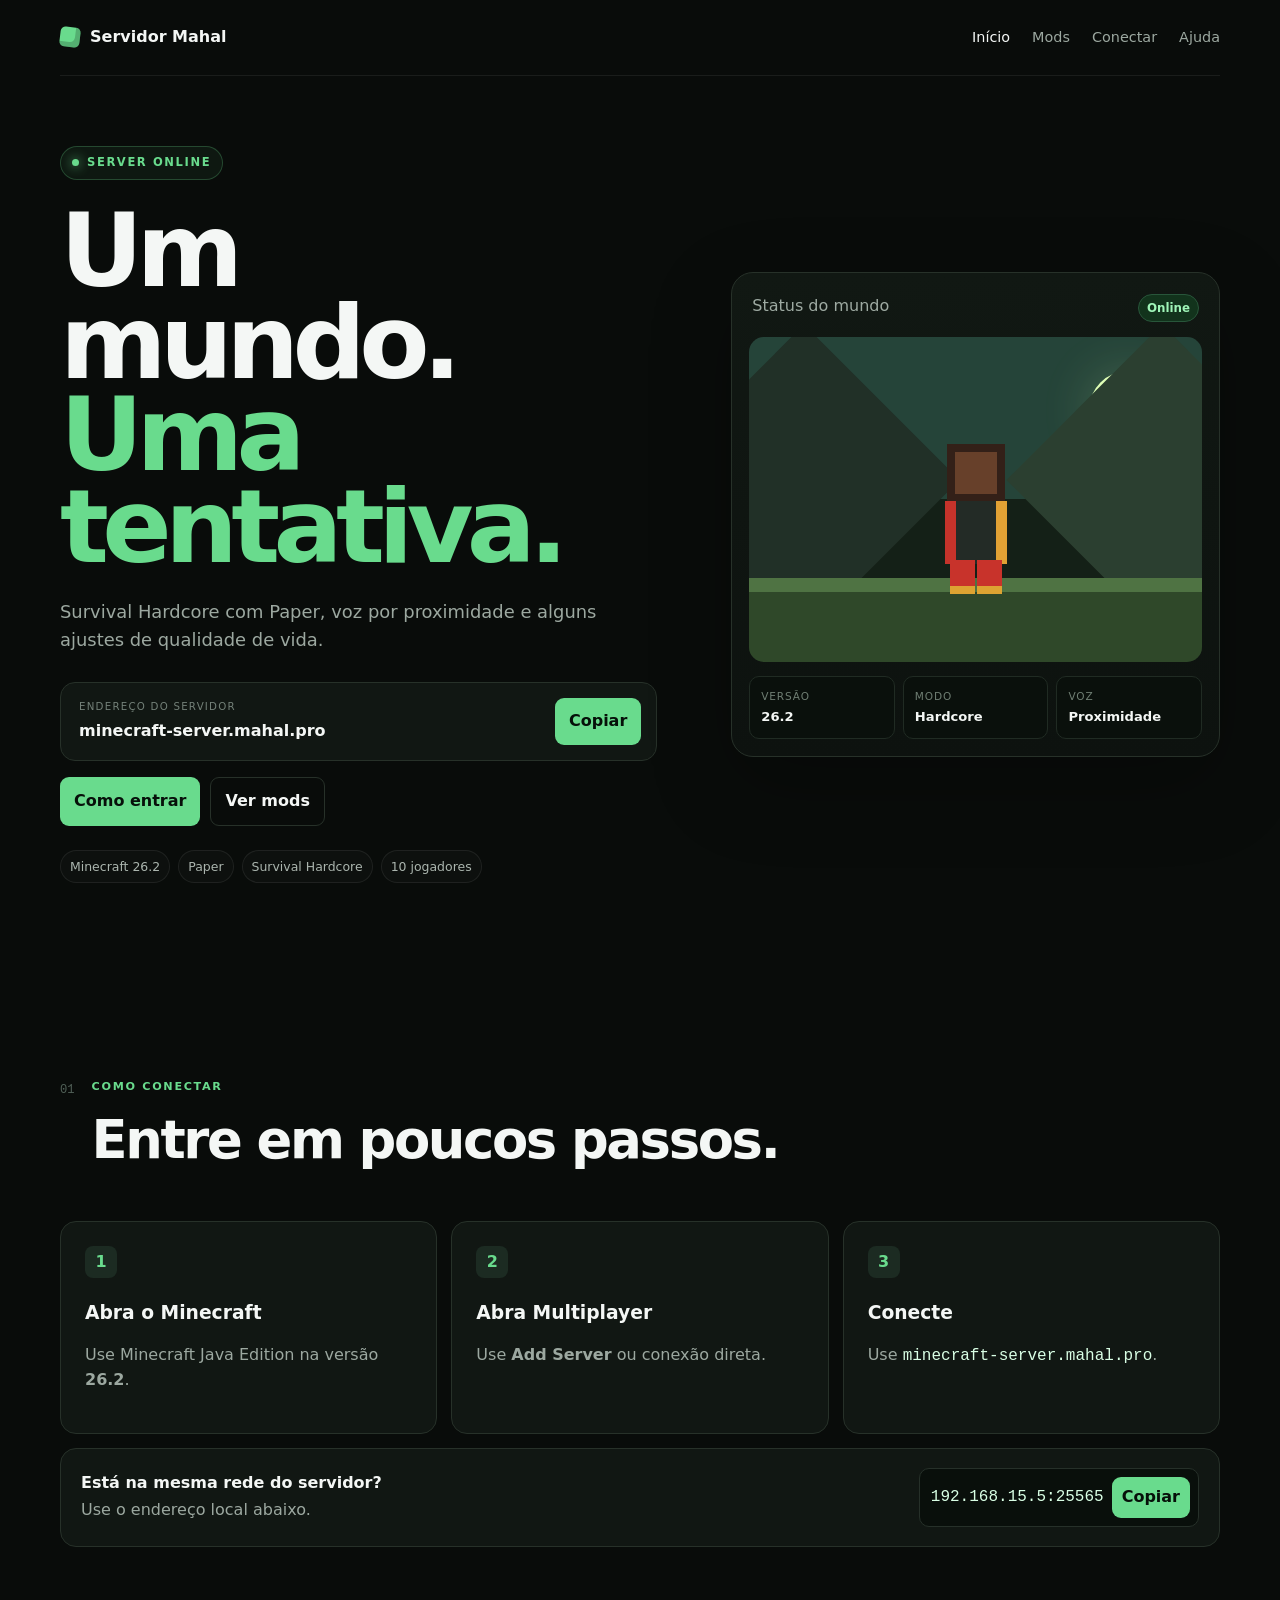
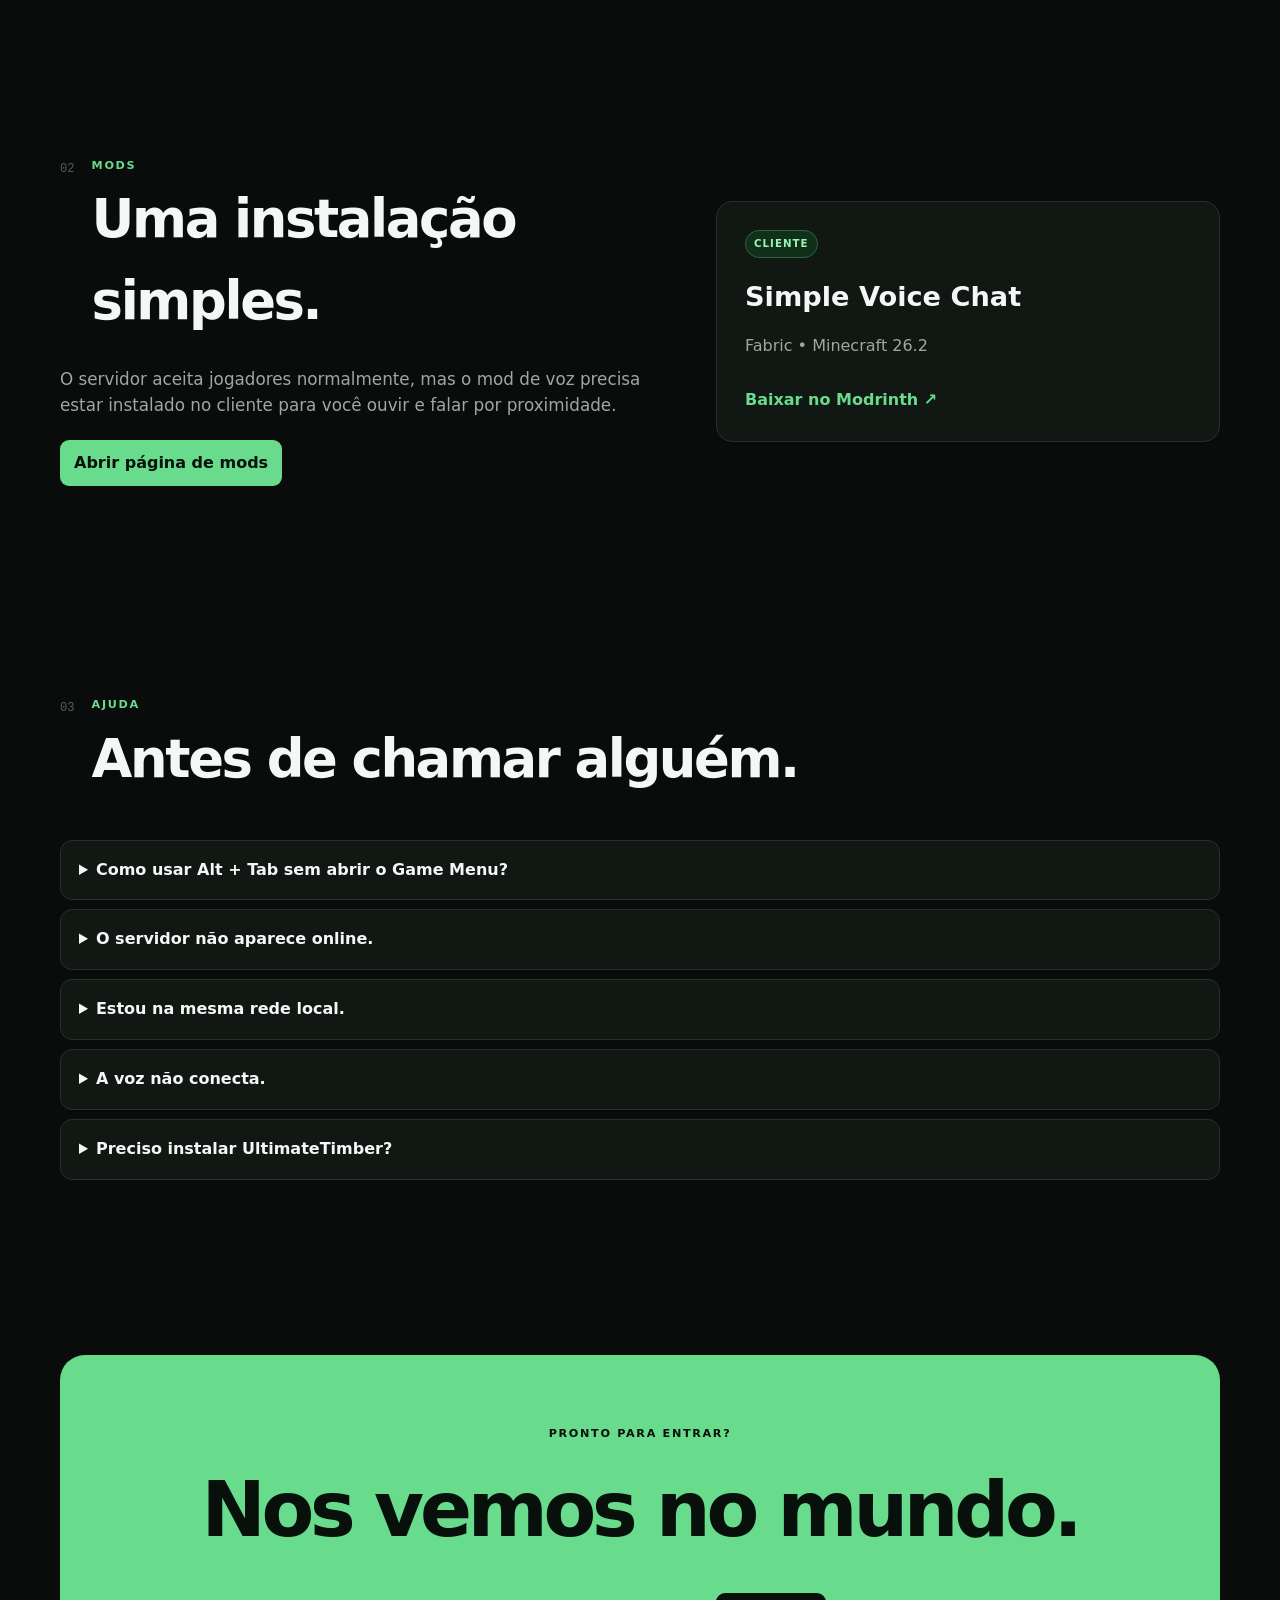
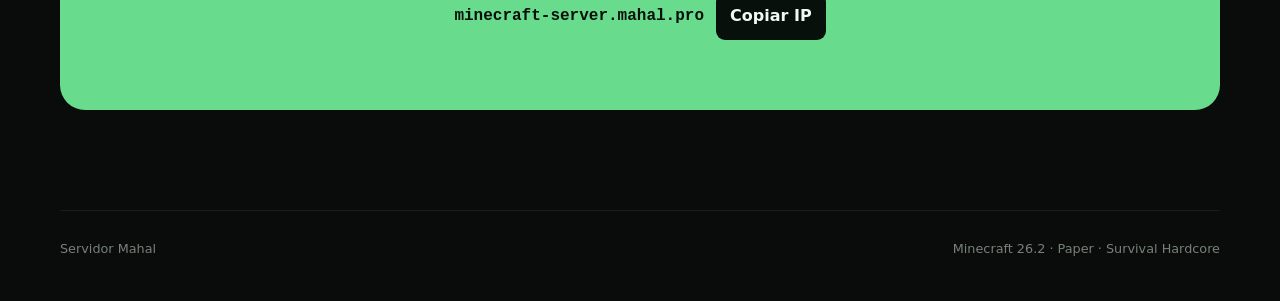
==== public/index.html @ 68518c7f "feat: vincular ajuda de Alt+Tab na página inicial" ====
<!doctype html>
<html lang="pt-BR">
<head>
  <meta charset="utf-8">
  <meta name="viewport" content="width=device-width,initial-scale=1">
  <meta name="theme-color" content="#0a0d0b">
  <title>Servidor Mahal — Minecraft 26.2</title>
  <meta name="description" content="Servidor Mahal: Minecraft 26.2, Paper, Survival Hardcore e voz por proximidade.">
  <link rel="stylesheet" href="./assets/css/styles.css">
</head>
<body>
  <header class="site-header">
    <a class="brand" href="./"><span class="brand-mark"></span><span>Servidor Mahal</span></a>
    <nav class="nav">
      <a class="active" href="./">Início</a>
      <a href="./pages/mods/">Mods</a>
      <a href="#conectar">Conectar</a>
      <a href="./pages/ajuda/">Ajuda</a>
    </nav>
  </header>

  <main>
    <section class="hero">
      <div class="hero-copy">
        <div class="status"><i></i> SERVER ONLINE</div>
        <h1>Um mundo.<br><span>Uma tentativa.</span></h1>
        <p>Survival Hardcore com Paper, voz por proximidade e alguns ajustes de qualidade de vida.</p>

        <div class="server-box">
          <div><small>ENDEREÇO DO SERVIDOR</small><strong>minecraft-server.mahal.pro</strong></div>
          <button data-copy="minecraft-server.mahal.pro">Copiar</button>
        </div>

        <div class="hero-actions">
          <a class="btn primary" href="#conectar">Como entrar</a>
          <a class="btn ghost" href="./pages/mods/">Ver mods</a>
        </div>

        <div class="chips">
          <span>Minecraft 26.2</span><span>Paper</span><span>Survival Hardcore</span><span>10 jogadores</span>
        </div>
      </div>

      <aside class="server-card">
        <div class="server-card-top"><span>Status do mundo</span><b>Online</b></div>
        <div class="scene">
          <div class="sun"></div><div class="mountain a"></div><div class="mountain b"></div><div class="grass"></div>
          <div class="player"><span class="head"></span><span class="body"></span><span class="leg l"></span><span class="leg r"></span></div>
        </div>
        <dl>
          <div><dt>Versão</dt><dd>26.2</dd></div>
          <div><dt>Modo</dt><dd>Hardcore</dd></div>
          <div><dt>Voz</dt><dd>Proximidade</dd></div>
        </dl>
      </aside>
    </section>

    <section class="section" id="conectar">
      <div class="section-title"><span>01</span><div><p>COMO CONECTAR</p><h2>Entre em poucos passos.</h2></div></div>
      <div class="steps">
        <article><span>1</span><h3>Abra o Minecraft</h3><p>Use Minecraft Java Edition na versão <strong>26.2</strong>.</p></article>
        <article><span>2</span><h3>Abra Multiplayer</h3><p>Use <strong>Add Server</strong> ou conexão direta.</p></article>
        <article><span>3</span><h3>Conecte</h3><p>Use <code>minecraft-server.mahal.pro</code>.</p></article>
      </div>
      <div class="local-note">
        <div><strong>Está na mesma rede do servidor?</strong><p>Use o endereço local abaixo.</p></div>
        <div class="inline-address"><code>192.168.15.5:25565</code><button data-copy="192.168.15.5:25565">Copiar</button></div>
      </div>
    </section>

    <section class="section split-section">
      <div>
        <div class="section-title compact"><span>02</span><div><p>MODS</p><h2>Uma instalação simples.</h2></div></div>
        <p class="lead">O servidor aceita jogadores normalmente, mas o mod de voz precisa estar instalado no cliente para você ouvir e falar por proximidade.</p>
        <a class="btn primary" href="./pages/mods/">Abrir página de mods</a>
      </div>
      <div class="mini-card">
        <span class="label required">CLIENTE</span>
        <h3>Simple Voice Chat</h3>
        <p>Fabric • Minecraft 26.2</p>
        <a href="https://modrinth.com/plugin/simple-voice-chat/version/fabric-2.6.21%2B26.2" target="_blank" rel="noopener noreferrer">Baixar no Modrinth ↗</a>
      </div>
    </section>

    <section class="section" id="ajuda">
      <div class="section-title"><span>03</span><div><p>AJUDA</p><h2>Antes de chamar alguém.</h2></div></div>
      <div class="faq">
        <details><summary>Como usar Alt + Tab sem abrir o Game Menu?</summary><p>No Minecraft Java, pressione <kbd>F3</kbd> + <kbd>P</kbd> até aparecer <code>Pause on lost focus: disabled</code>. <a href="./pages/ajuda/" style="color:var(--green);font-weight:800">Abrir tutorial completo →</a></p></details>
        <details><summary>O servidor não aparece online.</summary><p>Confirme a versão 26.2 e tente conexão direta com <code>minecraft-server.mahal.pro</code>.</p></details>
        <details><summary>Estou na mesma rede local.</summary><p>Conecte em <code>192.168.15.5:25565</code>.</p></details>
        <details><summary>A voz não conecta.</summary><p>Confirme se iniciou o perfil Fabric 26.2, se o Simple Voice Chat está na pasta mods e pressione <kbd>V</kbd>.</p></details>
        <details><summary>Preciso instalar UltimateTimber?</summary><p>Não. UltimateTimber roda somente no servidor.</p></details>
      </div>
    </section>

    <section class="cta">
      <p>PRONTO PARA ENTRAR?</p><h2>Nos vemos no mundo.</h2>
      <div class="cta-address"><strong>minecraft-server.mahal.pro</strong><button data-copy="minecraft-server.mahal.pro">Copiar IP</button></div>
    </section>
  </main>

  <footer><span>Servidor Mahal</span><span>Minecraft 26.2 · Paper · Survival Hardcore</span></footer>
  <div id="toast" class="toast">Copiado</div>
  <script src="./assets/js/app.js"></script>
</body>
</html>
---- public/assets/css/styles.css ----
:root{--bg:#090c0a;--panel:#111713;--line:#273129;--text:#f4f7f5;--muted:#9ca8a0;--green:#69db8d;--max:1160px}*{box-sizing:border-box}html{scroll-behavior:smooth}body{margin:0;background:var(--bg);color:var(--text);font-family:Inter,ui-sans-serif,system-ui,-apple-system,BlinkMacSystemFont,"Segoe UI",sans-serif;line-height:1.55}a{color:inherit;text-decoration:none}button,input{font:inherit}button{cursor:pointer}code,kbd{font-family:"SFMono-Regular",Consolas,monospace}code{color:#d9ffe5}kbd{background:#eef4f0;color:#0b100c;padding:.08rem .38rem;border-radius:5px;box-shadow:0 2px 0 #748178}.site-header{width:min(calc(100% - 40px),var(--max));margin:auto;height:76px;display:flex;align-items:center;justify-content:space-between;border-bottom:1px solid rgba(255,255,255,.07)}.brand{display:flex;align-items:center;gap:10px;font-weight:800}.brand-mark{width:20px;height:20px;border-radius:5px;background:var(--green);box-shadow:inset -5px -5px 0 rgba(0,0,0,.2);transform:rotate(7deg)}.nav{display:flex;gap:22px;color:var(--muted);font-size:.9rem}.nav a:hover,.nav a.active{color:var(--text)}.hero{width:min(calc(100% - 40px),var(--max));margin:auto;min-height:680px;display:grid;grid-template-columns:1.1fr .9fr;gap:74px;align-items:center;padding:70px 0 90px}.status,.eyebrow{font-size:.72rem;font-weight:850;letter-spacing:.14em;color:var(--green)}.status{display:inline-flex;align-items:center;gap:8px;border:1px solid rgba(105,219,141,.25);background:rgba(105,219,141,.06);border-radius:999px;padding:7px 11px}.status i{width:7px;height:7px;background:var(--green);border-radius:50%;box-shadow:0 0 12px var(--green)}h1{font-size:clamp(4rem,8vw,7rem);line-height:.9;letter-spacing:-.065em;margin:25px 0}h1 span,.subhero h1 span{color:var(--green)}.hero-copy>p{font-size:1.12rem;color:var(--muted);max-width:580px}.server-box{display:flex;align-items:center;justify-content:space-between;gap:16px;border:1px solid var(--line);background:var(--panel);padding:15px 15px 15px 18px;border-radius:15px;max-width:650px;margin-top:28px}.server-box small,.mod-file small{display:block;color:#738078;font-size:.64rem;letter-spacing:.12em;margin-bottom:4px}.server-box strong{word-break:break-all}button,.btn{border:0;border-radius:9px;font-weight:800;padding:11px 14px}.server-box button,.cta button,.inline-address button{background:var(--green);color:#061009}.hero-actions{display:flex;gap:10px;margin-top:16px;flex-wrap:wrap}.btn{display:inline-flex;align-items:center;justify-content:center}.btn.primary{background:var(--green);color:#07100a}.btn.ghost{border:1px solid var(--line);background:transparent;color:var(--text)}.btn:hover,button:hover{filter:brightness(1.08);transform:translateY(-1px)}.chips{display:flex;flex-wrap:wrap;gap:8px;margin-top:24px}.chips span{font-size:.78rem;color:#abb5ae;border:1px solid rgba(255,255,255,.07);border-radius:999px;padding:6px 9px;background:rgba(255,255,255,.02)}.server-card{border:1px solid var(--line);background:linear-gradient(#111813,#0d120f);border-radius:22px;padding:17px;box-shadow:0 28px 80px rgba(0,0,0,.25)}.server-card-top{display:flex;justify-content:space-between;color:#9eaaa2;padding:4px 3px 15px}.server-card-top b{font-size:.74rem;color:#9ff5b8;background:#12331c;border:1px solid #28563a;padding:4px 8px;border-radius:999px}.scene{height:325px;border-radius:15px;overflow:hidden;position:relative;background:linear-gradient(#254439 0 50%,#142017 50%)}.sun{position:absolute;width:78px;height:78px;border-radius:50%;background:#dfffb7;right:35px;top:34px;box-shadow:0 0 50px rgba(223,255,183,.18)}.mountain{position:absolute;bottom:72px;width:220px;height:220px;background:#213027;transform:rotate(45deg)}.mountain.a{left:-55px}.mountain.b{right:-70px;background:#2b3f30}.grass{position:absolute;bottom:0;left:0;right:0;height:84px;background:#2f4829;border-top:14px solid #4f7343}.player{position:absolute;left:50%;bottom:68px;width:76px;height:150px;transform:translateX(-50%)}.player span{position:absolute;display:block}.player .head{width:58px;height:58px;left:9px;background:#67402a;border:8px solid #332018}.player .body{width:62px;height:63px;left:7px;top:57px;background:#232b26;border-left:11px solid #c5332b;border-right:11px solid #e1a134}.player .leg{bottom:0;width:25px;height:34px;background:#c8332b;border-bottom:8px solid #dda332}.player .leg.l{left:12px}.player .leg.r{right:12px}.server-card dl{display:grid;grid-template-columns:repeat(3,1fr);gap:8px;margin:14px 0 0}.server-card dl div{border:1px solid #202b23;background:#0a100c;border-radius:10px;padding:11px}.server-card dt{font-size:.66rem;color:#6f7e73;text-transform:uppercase;letter-spacing:.08em}.server-card dd{margin:2px 0 0;font-size:.82rem;font-weight:750}.section{width:min(calc(100% - 40px),var(--max));margin:auto;padding:105px 0}.section-title{display:flex;gap:17px;margin-bottom:40px}.section-title>span{font-family:ui-monospace,monospace;color:#506057;font-size:.76rem;padding-top:3px}.section-title p{font-size:.7rem;font-weight:850;letter-spacing:.15em;color:var(--green);margin:0}.section-title h2{font-size:clamp(2rem,4.5vw,3.3rem);letter-spacing:-.045em;margin:4px 0 0}.section-title.compact{margin-bottom:24px}.steps,.install-grid{display:grid;grid-template-columns:repeat(3,1fr);gap:14px}.steps article,.install-grid article,.mini-card,.mod-card,.notice,.local-note{border:1px solid var(--line);background:var(--panel);border-radius:16px}.steps article,.install-grid article{padding:24px}.steps article>span,.install-grid article>span{display:inline-flex;width:32px;height:32px;border-radius:8px;align-items:center;justify-content:center;background:#1c2b22;color:var(--green);font-weight:850}.steps h3,.install-grid h3{margin:20px 0 8px}.steps p,.install-grid p,.lead,.mini-card p,.mod-card p,.notice p{color:var(--muted)}.local-note{margin-top:14px;padding:19px 20px;display:flex;align-items:center;justify-content:space-between;gap:20px}.local-note p{margin:2px 0 0;color:var(--muted)}.inline-address{display:flex;align-items:center;gap:8px;background:#090f0b;border:1px solid #263029;border-radius:10px;padding:8px 8px 8px 11px}.inline-address button{padding:8px 10px}.split-section{display:grid;grid-template-columns:1.1fr .9fr;gap:40px;align-items:center}.lead{max-width:620px;font-size:1.05rem;margin-bottom:22px}.mini-card{padding:28px}.label{display:inline-flex;font-size:.64rem;letter-spacing:.1em;font-weight:850;color:#b7c0ba;border:1px solid #2b382f;border-radius:999px;padding:5px 8px}.label.required{color:#9cf3b5;border-color:#2e6240;background:#10301a}.label.server{color:#ffde8c;border-color:#594b2f;background:#241f13}.mini-card h3{font-size:1.7rem;margin:18px 0 3px}.mini-card a{display:inline-block;margin-top:14px;color:var(--green);font-weight:800}.faq{display:grid;gap:9px}details{border:1px solid var(--line);background:var(--panel);border-radius:12px;padding:0 18px}summary{padding:17px 0;cursor:pointer;font-weight:800}details p{margin:0;padding:0 0 17px;color:var(--muted)}.cta{width:min(calc(100% - 40px),var(--max));margin:70px auto 100px;padding:70px 28px;text-align:center;background:var(--green);color:#07100a;border-radius:25px}.cta>p{font-size:.7rem;font-weight:900;letter-spacing:.15em;margin:0}.cta h2{font-size:clamp(2.5rem,6vw,4.8rem);letter-spacing:-.055em;margin:8px 0 24px}.cta.small h2{font-size:clamp(1.8rem,5vw,3.5rem);word-break:break-all}.cta-address{display:flex;align-items:center;justify-content:center;gap:12px;flex-wrap:wrap}.cta-address strong{font-family:ui-monospace,monospace}.cta button{background:#07100a;color:#effbf2}footer{width:min(calc(100% - 40px),var(--max));margin:auto;padding:28px 0 42px;border-top:1px solid rgba(255,255,255,.07);color:#768179;font-size:.8rem;display:flex;justify-content:space-between;gap:18px}.subhero{width:min(calc(100% - 40px),var(--max));margin:auto;padding:82px 0 65px;border-bottom:1px solid rgba(255,255,255,.06)}.back{display:inline-block;color:#7f8b83;margin-bottom:34px}.subhero h1{max-width:900px;margin:10px 0 24px}.subhero>p:last-child{max-width:650px;color:var(--muted);font-size:1.08rem}.mods-page{padding-top:80px}.mod-card{padding:28px;display:flex;gap:22px;align-items:flex-start}.mod-card.featured{background:linear-gradient(135deg,#111a14,#0e1410);border-color:#31533c}.mod-icon{font-size:2.1rem}.mod-main{flex:1}.mod-meta{display:flex;gap:6px;flex-wrap:wrap}.mod-card h3{font-size:2rem;letter-spacing:-.035em;margin:14px 0 7px}.mod-file{margin:20px 0;border:1px solid #27352c;background:#090f0b;border-radius:10px;padding:12px 14px;max-width:560px}.mod-actions{display:flex;gap:10px;flex-wrap:wrap}.notice{padding:18px 20px;margin-top:14px}.notice p{margin:3px 0 0}.install-grid{grid-template-columns:repeat(2,1fr)}.checklist-section{display:grid;grid-template-columns:.8fr 1.2fr;gap:55px;align-items:start}.checklist{border-top:1px solid var(--line)}.checklist label{display:flex;gap:10px;padding:15px 0;border-bottom:1px solid var(--line);color:#c8d1cb}.checklist input{accent-color:var(--green)}.toast{position:fixed;left:50%;bottom:26px;transform:translate(-50%,15px);opacity:0;background:#effcf3;color:#07100a;padding:10px 14px;border-radius:999px;font-weight:800;transition:.18s;z-index:30}.toast.show{opacity:1;transform:translate(-50%,0)}@media(max-width:860px){.nav{display:none}.hero{grid-template-columns:1fr;gap:38px}.server-card{max-width:560px}.steps,.install-grid{grid-template-columns:1fr}.split-section,.checklist-section{grid-template-columns:1fr}.local-note{align-items:flex-start;flex-direction:column}}@media(max-width:560px){.site-header,.hero,.section,.subhero,.cta,footer{width:min(calc(100% - 26px),var(--max))}.hero{min-height:auto;padding-top:48px}h1{font-size:3.7rem}.server-box{align-items:flex-start;flex-direction:column}.server-box button{width:100%}.server-card dl{grid-template-columns:1fr}.mod-card{flex-direction:column}.inline-address{max-width:100%;overflow:auto}footer{flex-direction:column}}
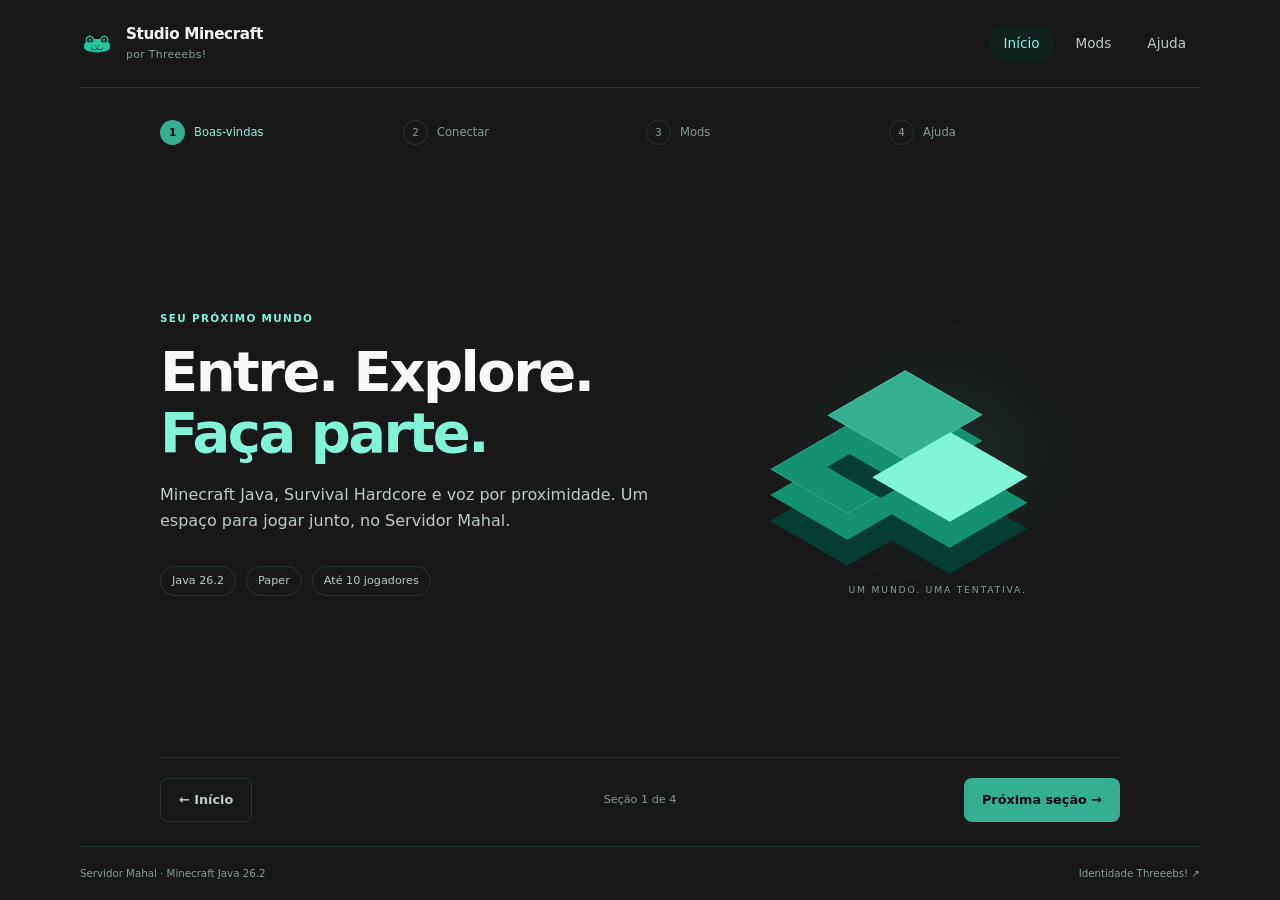
==== commit ec5f806b: "feat: identidade Threeebs e navegação minimalista por seções" ====
--- a/public/index.html
+++ b/public/index.html
@@ -3,104 +3,47 @@
 <head>
   <meta charset="utf-8">
   <meta name="viewport" content="width=device-width,initial-scale=1">
-  <meta name="theme-color" content="#0a0d0b">
-  <title>Servidor Mahal — Minecraft 26.2</title>
-  <meta name="description" content="Servidor Mahal: Minecraft 26.2, Paper, Survival Hardcore e voz por proximidade.">
-  <link rel="stylesheet" href="./assets/css/styles.css">
+  <meta name="theme-color" content="#181818">
+  <meta name="description" content="Entre no Servidor Mahal. Conexão, mods e ajuda em seções simples, com a identidade Threeebs.">
+  <title>Servidor Mahal | Studio Minecraft</title>
+  <link rel="icon" href="./assets/img/threeebs-symbol.png" type="image/png">
+  <link rel="stylesheet" href="./assets/css/threeebs-tokens.css?v=2">
+  <link rel="stylesheet" href="./assets/css/styles.css?v=2">
+  <script src="./assets/js/app.js?v=2" defer></script>
 </head>
 <body>
+  <a class="skip-link" href="#conteudo">Ir para o conteúdo</a>
   <header class="site-header">
-    <a class="brand" href="./"><span class="brand-mark"></span><span>Servidor Mahal</span></a>
-    <nav class="nav">
-      <a class="active" href="./">Início</a>
+    <a class="brand" href="./"><img src="./assets/img/threeebs-symbol.png" alt="" width="32" height="32"><span>Studio Minecraft<small>por Threeebs!</small></span></a>
+    <nav class="nav" aria-label="Navegação principal">
+      <a href="./" aria-current="page">Início</a>
       <a href="./pages/mods/">Mods</a>
-      <a href="#conectar">Conectar</a>
       <a href="./pages/ajuda/">Ajuda</a>
     </nav>
   </header>
-
-  <main>
-    <section class="hero">
-      <div class="hero-copy">
-        <div class="status"><i></i> SERVER ONLINE</div>
-        <h1>Um mundo.<br><span>Uma tentativa.</span></h1>
-        <p>Survival Hardcore com Paper, voz por proximidade e alguns ajustes de qualidade de vida.</p>
-
-        <div class="server-box">
-          <div><small>ENDEREÇO DO SERVIDOR</small><strong>minecraft-server.mahal.pro</strong></div>
-          <button data-copy="minecraft-server.mahal.pro">Copiar</button>
-        </div>
-
-        <div class="hero-actions">
-          <a class="btn primary" href="#conectar">Como entrar</a>
-          <a class="btn ghost" href="./pages/mods/">Ver mods</a>
-        </div>
-
-        <div class="chips">
-          <span>Minecraft 26.2</span><span>Paper</span><span>Survival Hardcore</span><span>10 jogadores</span>
-        </div>
-      </div>
-
-      <aside class="server-card">
-        <div class="server-card-top"><span>Status do mundo</span><b>Online</b></div>
-        <div class="scene">
-          <div class="sun"></div><div class="mountain a"></div><div class="mountain b"></div><div class="grass"></div>
-          <div class="player"><span class="head"></span><span class="body"></span><span class="leg l"></span><span class="leg r"></span></div>
-        </div>
-        <dl>
-          <div><dt>Versão</dt><dd>26.2</dd></div>
-          <div><dt>Modo</dt><dd>Hardcore</dd></div>
-          <div><dt>Voz</dt><dd>Proximidade</dd></div>
-        </dl>
-      </aside>
-    </section>
-
-    <section class="section" id="conectar">
-      <div class="section-title"><span>01</span><div><p>COMO CONECTAR</p><h2>Entre em poucos passos.</h2></div></div>
-      <div class="steps">
-        <article><span>1</span><h3>Abra o Minecraft</h3><p>Use Minecraft Java Edition na versão <strong>26.2</strong>.</p></article>
-        <article><span>2</span><h3>Abra Multiplayer</h3><p>Use <strong>Add Server</strong> ou conexão direta.</p></article>
-        <article><span>3</span><h3>Conecte</h3><p>Use <code>minecraft-server.mahal.pro</code>.</p></article>
-      </div>
-      <div class="local-note">
-        <div><strong>Está na mesma rede do servidor?</strong><p>Use o endereço local abaixo.</p></div>
-        <div class="inline-address"><code>192.168.15.5:25565</code><button data-copy="192.168.15.5:25565">Copiar</button></div>
-      </div>
-    </section>
-
-    <section class="section split-section">
-      <div>
-        <div class="section-title compact"><span>02</span><div><p>MODS</p><h2>Uma instalação simples.</h2></div></div>
-        <p class="lead">O servidor aceita jogadores normalmente, mas o mod de voz precisa estar instalado no cliente para você ouvir e falar por proximidade.</p>
-        <a class="btn primary" href="./pages/mods/">Abrir página de mods</a>
-      </div>
-      <div class="mini-card">
-        <span class="label required">CLIENTE</span>
-        <h3>Simple Voice Chat</h3>
-        <p>Fabric • Minecraft 26.2</p>
-        <a href="https://modrinth.com/plugin/simple-voice-chat/version/fabric-2.6.21%2B26.2" target="_blank" rel="noopener noreferrer">Baixar no Modrinth ↗</a>
-      </div>
-    </section>
-
-    <section class="section" id="ajuda">
-      <div class="section-title"><span>03</span><div><p>AJUDA</p><h2>Antes de chamar alguém.</h2></div></div>
-      <div class="faq">
-        <details><summary>Como usar Alt + Tab sem abrir o Game Menu?</summary><p>No Minecraft Java, pressione <kbd>F3</kbd> + <kbd>P</kbd> até aparecer <code>Pause on lost focus: disabled</code>. <a href="./pages/ajuda/" style="color:var(--green);font-weight:800">Abrir tutorial completo →</a></p></details>
-        <details><summary>O servidor não aparece online.</summary><p>Confirme a versão 26.2 e tente conexão direta com <code>minecraft-server.mahal.pro</code>.</p></details>
-        <details><summary>Estou na mesma rede local.</summary><p>Conecte em <code>192.168.15.5:25565</code>.</p></details>
-        <details><summary>A voz não conecta.</summary><p>Confirme se iniciou o perfil Fabric 26.2, se o Simple Voice Chat está na pasta mods e pressione <kbd>V</kbd>.</p></details>
-        <details><summary>Preciso instalar UltimateTimber?</summary><p>Não. UltimateTimber roda somente no servidor.</p></details>
-      </div>
-    </section>
-
-    <section class="cta">
-      <p>PRONTO PARA ENTRAR?</p><h2>Nos vemos no mundo.</h2>
-      <div class="cta-address"><strong>minecraft-server.mahal.pro</strong><button data-copy="minecraft-server.mahal.pro">Copiar IP</button></div>
-    </section>
+  <main class="journey" id="conteudo" tabindex="-1" data-journey>
+    <nav class="step-nav" aria-label="Seções desta página"><ol><li><a href="#inicio" data-step-link><span class="step-number">1</span><span class="step-name">Boas-vindas</span></a></li><li><a href="#conectar" data-step-link><span class="step-number">2</span><span class="step-name">Conectar</span></a></li><li><a href="#mods" data-step-link><span class="step-number">3</span><span class="step-name">Mods</span></a></li><li><a href="#ajuda" data-step-link><span class="step-number">4</span><span class="step-name">Ajuda</span></a></li></ol></nav>
+    <div class="panels"><section class="panel" id="inicio" aria-labelledby="inicio-title"><div class="panel-heading"><p class="eyebrow">Seu próximo mundo</p><h1 id="inicio-title" tabindex="-1">Entre. Explore.<br><span>Faça parte.</span></h1><p class="intro">Minecraft Java, Survival Hardcore e voz por proximidade. Um espaço para jogar junto, no Servidor Mahal.</p></div>
+<div class="world-preview" aria-hidden="true"><div class="voxel voxel-one"></div><div class="voxel voxel-two"></div><div class="voxel voxel-three"></div><span class="world-caption">UM MUNDO. UMA TENTATIVA.</span></div>
+<div class="tags"><span>Java 26.2</span><span>Paper</span><span>Até 10 jogadores</span></div></section>
+<section class="panel" id="conectar" aria-labelledby="conectar-title"><div class="panel-heading"><p class="eyebrow">Conexão</p><h1 id="conectar-title" tabindex="-1">Seu mundo começa<br><span>por aqui.</span></h1><p class="intro">Abra o Minecraft Java 26.2. Em Multiplayer, escolha “Adicionar servidor” ou “Conexão direta”.</p></div>
+<div class="address-card"><span class="field-label">ENDEREÇO DO SERVIDOR</span><div class="copy-row"><code>minecraft-server.mahal.pro</code><button class="button primary" type="button" data-copy="minecraft-server.mahal.pro">Copiar endereço</button></div></div>
+<div class="note"><span class="note-icon"><svg viewBox="0 0 24 24" fill="none" stroke="currentColor" stroke-width="1.6" aria-hidden="true"><rect x="3" y="4" width="18" height="13" rx="2"/><path d="M8 21h8M12 17v4"/></svg></span><div><strong>Na mesma rede do servidor?</strong><p>Use <code>192.168.15.5:25565</code> <button class="text-button" type="button" data-copy="192.168.15.5:25565">Copiar IP local</button></p></div></div></section>
+<section class="panel" id="mods" aria-labelledby="mods-title"><div class="panel-heading"><p class="eyebrow">Voz por proximidade</p><h1 id="mods-title" tabindex="-1">Mais perto.<br><span>Mais conversa.</span></h1><p class="intro">Com o Simple Voice Chat, você ouve quem está por perto. Instale o mod no cliente para conversar durante o jogo.</p></div>
+<article class="feature-card"><div class="feature-symbol" aria-hidden="true">V</div><div><span class="field-label">FABRIC · JAVA 26.2</span><h2>Simple Voice Chat</h2><p>O mod de voz é opcional para entrar no servidor.</p></div><a class="button secondary" href="./pages/mods/">Ver instalação <span aria-hidden="true">↗</span></a></article>
+<p class="quiet-note">UltimateTimber já funciona no servidor. Você não precisa instalá-lo.</p></section>
+<section class="panel" id="ajuda" aria-labelledby="ajuda-title"><div class="panel-heading"><p class="eyebrow">Ajuda para jogar</p><h1 id="ajuda-title" tabindex="-1">Jogo e ChatGPT.<br><span>Lado a lado.</span></h1><p class="intro">Aprenda a alternar as janelas sem abrir o Game Menu. Um passo de cada vez.</p></div>
+<a class="guide-card" href="./pages/ajuda/"><div class="shortcut small"><kbd>F3</kbd><span>+</span><kbd>P</kbd></div><div><h2>Alt + Tab no Minecraft</h2><p>Configuração, teste e solução de problemas.</p></div><span class="guide-arrow" aria-hidden="true">↗</span></a>
+<div class="faq compact"><details><summary>Não consegui entrar no servidor</summary><p>Confira a versão Java 26.2 e tente a conexão direta. Na rede local, use <code>192.168.15.5:25565</code>.</p></details><details><summary>A voz não conecta</summary><p>Inicie o perfil Fabric 26.2 com o Simple Voice Chat instalado. Pressione <kbd>V</kbd> para conferir o microfone e a conexão.</p></details></div></section></div>
+    <nav class="journey-controls" aria-label="Navegação entre seções">
+      <a class="button secondary" href="./" data-previous>← Início</a>
+      <p class="step-counter" data-step-counter>Uma seção por vez</p>
+      <a class="button primary" href="#conectar" data-next data-end-href="./pages/ajuda/" data-end-label="Abrir guia Alt + Tab">Próxima seção <span aria-hidden="true">→</span></a>
+    </nav>
+    <p class="sr-only" role="status" aria-live="polite" data-step-status></p>
+    <noscript><p class="quiet-note">Use os números no topo para ir até cada seção.</p></noscript>
   </main>
-
-  <footer><span>Servidor Mahal</span><span>Minecraft 26.2 · Paper · Survival Hardcore</span></footer>
-  <div id="toast" class="toast">Copiado</div>
-  <script src="./assets/js/app.js"></script>
+  <footer class="site-footer"><span>Servidor Mahal · Minecraft Java 26.2</span><a href="https://identidade.3eb.site/" target="_blank" rel="noopener noreferrer">Identidade Threeebs! <span aria-hidden="true">↗</span></a></footer>
+  <div id="toast" class="toast" role="status" aria-live="polite"></div>
 </body>
 </html>
--- a/public/assets/css/threeebs-tokens.css
+++ b/public/assets/css/threeebs-tokens.css
@@ -0,0 +1,91 @@
+:root {
+  color-scheme: dark;
+
+  --3eb-mint-100: #d8fff5;
+  --3eb-mint-300: #82f5d9;
+  --3eb-mint-500: #34af90;
+  --3eb-mint-700: #139171;
+  --3eb-mint-900: #053d33;
+
+  --3eb-ink-950: #050b0d;
+  --3eb-ink-900: #181818;
+  --3eb-ink-850: #0a1414;
+  --3eb-ink-800: #0e1a18;
+  --3eb-ink-700: #132420;
+  --3eb-ink-600: #1d332e;
+
+  --3eb-cloud-50: #f7faf9;
+  --3eb-cloud-100: #edf3f1;
+  --3eb-cloud-300: #bdcbc7;
+  --3eb-cloud-500: #849c96;
+  --3eb-cloud-700: #4a5d58;
+
+  --3eb-red-500: #ef6b72;
+  --3eb-amber-500: #e7bd63;
+  --3eb-blue-500: #55d9ef;
+
+  --3eb-space-1: .25rem;
+  --3eb-space-2: .5rem;
+  --3eb-space-3: .75rem;
+  --3eb-space-4: 1rem;
+  --3eb-space-6: 1.5rem;
+  --3eb-space-8: 2rem;
+  --3eb-space-12: 3rem;
+  --3eb-space-16: 4rem;
+
+  --3eb-radius-sm: .5rem;
+  --3eb-radius-md: .875rem;
+  --3eb-radius-lg: 1.375rem;
+  --3eb-radius-pill: 999px;
+
+  --3eb-font-display: "Space Grotesk", Inter, ui-sans-serif, system-ui, sans-serif;
+  --3eb-font-body: Inter, ui-sans-serif, system-ui, -apple-system, BlinkMacSystemFont, "Segoe UI", sans-serif;
+  --3eb-font-code: "JetBrains Mono", "SFMono-Regular", Consolas, monospace;
+
+  --3eb-duration-fast: 120ms;
+  --3eb-duration-base: 220ms;
+  --3eb-duration-slow: 420ms;
+  --3eb-ease-standard: cubic-bezier(.2, .8, .2, 1);
+
+  --3eb-bg-canvas: var(--3eb-ink-900);
+  --3eb-bg-surface: var(--3eb-ink-800);
+  --3eb-bg-surface-raised: var(--3eb-ink-700);
+  --3eb-bg-subtle: color-mix(in srgb, var(--3eb-mint-500) 6%, var(--3eb-bg-surface));
+  --3eb-text-primary: var(--3eb-cloud-50);
+  --3eb-text-secondary: var(--3eb-cloud-300);
+  --3eb-text-muted: var(--3eb-cloud-500);
+  --3eb-action-primary: var(--3eb-mint-500);
+  --3eb-action-primary-hover: var(--3eb-mint-300);
+  --3eb-action-on-primary: var(--3eb-ink-950);
+  --3eb-border-subtle: color-mix(in srgb, var(--3eb-mint-300) 14%, transparent);
+  --3eb-border-strong: color-mix(in srgb, var(--3eb-mint-300) 35%, transparent);
+  --3eb-focus-ring: color-mix(in srgb, var(--3eb-mint-500) 34%, transparent);
+  --3eb-shadow-sm: 0 8px 30px rgb(0 0 0 / 18%);
+  --3eb-shadow-lg: 0 28px 90px rgb(0 0 0 / 34%);
+}
+
+[data-theme="light"] {
+  color-scheme: light;
+  --3eb-bg-canvas: #f3f7f6;
+  --3eb-bg-surface: #ffffff;
+  --3eb-bg-surface-raised: #edf3f1;
+  --3eb-bg-subtle: #e7f6f2;
+  --3eb-text-primary: #11201d;
+  --3eb-text-secondary: #354c46;
+  --3eb-text-muted: #667a75;
+  --3eb-action-primary: #159d7e;
+  --3eb-action-primary-hover: #087d65;
+  --3eb-action-on-primary: #ffffff;
+  --3eb-border-subtle: rgb(14 55 46 / 14%);
+  --3eb-border-strong: rgb(14 55 46 / 30%);
+  --3eb-focus-ring: rgb(21 157 126 / 28%);
+  --3eb-shadow-sm: 0 8px 30px rgb(19 45 38 / 8%);
+  --3eb-shadow-lg: 0 28px 90px rgb(19 45 38 / 14%);
+}
+
+[data-product="admin"] { --3eb-product-accent: var(--3eb-action-primary); }
+[data-product="portal"] { --3eb-product-accent: var(--3eb-mint-500); }
+[data-product="docs"] { --3eb-product-accent: var(--3eb-blue-500); }
+[data-product="community"] { --3eb-product-accent: #b889ff; }
+
+
--- a/public/assets/css/styles.css
+++ b/public/assets/css/styles.css
@@ -1 +1,183 @@
-:root{--bg:#090c0a;--panel:#111713;--line:#273129;--text:#f4f7f5;--muted:#9ca8a0;--green:#69db8d;--max:1160px}*{box-sizing:border-box}html{scroll-behavior:smooth}body{margin:0;background:var(--bg);color:var(--text);font-family:Inter,ui-sans-serif,system-ui,-apple-system,BlinkMacSystemFont,"Segoe UI",sans-serif;line-height:1.55}a{color:inherit;text-decoration:none}button,input{font:inherit}button{cursor:pointer}code,kbd{font-family:"SFMono-Regular",Consolas,monospace}code{color:#d9ffe5}kbd{background:#eef4f0;color:#0b100c;padding:.08rem .38rem;border-radius:5px;box-shadow:0 2px 0 #748178}.site-header{width:min(calc(100% - 40px),var(--max));margin:auto;height:76px;display:flex;align-items:center;justify-content:space-between;border-bottom:1px solid rgba(255,255,255,.07)}.brand{display:flex;align-items:center;gap:10px;font-weight:800}.brand-mark{width:20px;height:20px;border-radius:5px;background:var(--green);box-shadow:inset -5px -5px 0 rgba(0,0,0,.2);transform:rotate(7deg)}.nav{display:flex;gap:22px;color:var(--muted);font-size:.9rem}.nav a:hover,.nav a.active{color:var(--text)}.hero{width:min(calc(100% - 40px),var(--max));margin:auto;min-height:680px;display:grid;grid-template-columns:1.1fr .9fr;gap:74px;align-items:center;padding:70px 0 90px}.status,.eyebrow{font-size:.72rem;font-weight:850;letter-spacing:.14em;color:var(--green)}.status{display:inline-flex;align-items:center;gap:8px;border:1px solid rgba(105,219,141,.25);background:rgba(105,219,141,.06);border-radius:999px;padding:7px 11px}.status i{width:7px;height:7px;background:var(--green);border-radius:50%;box-shadow:0 0 12px var(--green)}h1{font-size:clamp(4rem,8vw,7rem);line-height:.9;letter-spacing:-.065em;margin:25px 0}h1 span,.subhero h1 span{color:var(--green)}.hero-copy>p{font-size:1.12rem;color:var(--muted);max-width:580px}.server-box{display:flex;align-items:center;justify-content:space-between;gap:16px;border:1px solid var(--line);background:var(--panel);padding:15px 15px 15px 18px;border-radius:15px;max-width:650px;margin-top:28px}.server-box small,.mod-file small{display:block;color:#738078;font-size:.64rem;letter-spacing:.12em;margin-bottom:4px}.server-box strong{word-break:break-all}button,.btn{border:0;border-radius:9px;font-weight:800;padding:11px 14px}.server-box button,.cta button,.inline-address button{background:var(--green);color:#061009}.hero-actions{display:flex;gap:10px;margin-top:16px;flex-wrap:wrap}.btn{display:inline-flex;align-items:center;justify-content:center}.btn.primary{background:var(--green);color:#07100a}.btn.ghost{border:1px solid var(--line);background:transparent;color:var(--text)}.btn:hover,button:hover{filter:brightness(1.08);transform:translateY(-1px)}.chips{display:flex;flex-wrap:wrap;gap:8px;margin-top:24px}.chips span{font-size:.78rem;color:#abb5ae;border:1px solid rgba(255,255,255,.07);border-radius:999px;padding:6px 9px;background:rgba(255,255,255,.02)}.server-card{border:1px solid var(--line);background:linear-gradient(#111813,#0d120f);border-radius:22px;padding:17px;box-shadow:0 28px 80px rgba(0,0,0,.25)}.server-card-top{display:flex;justify-content:space-between;color:#9eaaa2;padding:4px 3px 15px}.server-card-top b{font-size:.74rem;color:#9ff5b8;background:#12331c;border:1px solid #28563a;padding:4px 8px;border-radius:999px}.scene{height:325px;border-radius:15px;overflow:hidden;position:relative;background:linear-gradient(#254439 0 50%,#142017 50%)}.sun{position:absolute;width:78px;height:78px;border-radius:50%;background:#dfffb7;right:35px;top:34px;box-shadow:0 0 50px rgba(223,255,183,.18)}.mountain{position:absolute;bottom:72px;width:220px;height:220px;background:#213027;transform:rotate(45deg)}.mountain.a{left:-55px}.mountain.b{right:-70px;background:#2b3f30}.grass{position:absolute;bottom:0;left:0;right:0;height:84px;background:#2f4829;border-top:14px solid #4f7343}.player{position:absolute;left:50%;bottom:68px;width:76px;height:150px;transform:translateX(-50%)}.player span{position:absolute;display:block}.player .head{width:58px;height:58px;left:9px;background:#67402a;border:8px solid #332018}.player .body{width:62px;height:63px;left:7px;top:57px;background:#232b26;border-left:11px solid #c5332b;border-right:11px solid #e1a134}.player .leg{bottom:0;width:25px;height:34px;background:#c8332b;border-bottom:8px solid #dda332}.player .leg.l{left:12px}.player .leg.r{right:12px}.server-card dl{display:grid;grid-template-columns:repeat(3,1fr);gap:8px;margin:14px 0 0}.server-card dl div{border:1px solid #202b23;background:#0a100c;border-radius:10px;padding:11px}.server-card dt{font-size:.66rem;color:#6f7e73;text-transform:uppercase;letter-spacing:.08em}.server-card dd{margin:2px 0 0;font-size:.82rem;font-weight:750}.section{width:min(calc(100% - 40px),var(--max));margin:auto;padding:105px 0}.section-title{display:flex;gap:17px;margin-bottom:40px}.section-title>span{font-family:ui-monospace,monospace;color:#506057;font-size:.76rem;padding-top:3px}.section-title p{font-size:.7rem;font-weight:850;letter-spacing:.15em;color:var(--green);margin:0}.section-title h2{font-size:clamp(2rem,4.5vw,3.3rem);letter-spacing:-.045em;margin:4px 0 0}.section-title.compact{margin-bottom:24px}.steps,.install-grid{display:grid;grid-template-columns:repeat(3,1fr);gap:14px}.steps article,.install-grid article,.mini-card,.mod-card,.notice,.local-note{border:1px solid var(--line);background:var(--panel);border-radius:16px}.steps article,.install-grid article{padding:24px}.steps article>span,.install-grid article>span{display:inline-flex;width:32px;height:32px;border-radius:8px;align-items:center;justify-content:center;background:#1c2b22;color:var(--green);font-weight:850}.steps h3,.install-grid h3{margin:20px 0 8px}.steps p,.install-grid p,.lead,.mini-card p,.mod-card p,.notice p{color:var(--muted)}.local-note{margin-top:14px;padding:19px 20px;display:flex;align-items:center;justify-content:space-between;gap:20px}.local-note p{margin:2px 0 0;color:var(--muted)}.inline-address{display:flex;align-items:center;gap:8px;background:#090f0b;border:1px solid #263029;border-radius:10px;padding:8px 8px 8px 11px}.inline-address button{padding:8px 10px}.split-section{display:grid;grid-template-columns:1.1fr .9fr;gap:40px;align-items:center}.lead{max-width:620px;font-size:1.05rem;margin-bottom:22px}.mini-card{padding:28px}.label{display:inline-flex;font-size:.64rem;letter-spacing:.1em;font-weight:850;color:#b7c0ba;border:1px solid #2b382f;border-radius:999px;padding:5px 8px}.label.required{color:#9cf3b5;border-color:#2e6240;background:#10301a}.label.server{color:#ffde8c;border-color:#594b2f;background:#241f13}.mini-card h3{font-size:1.7rem;margin:18px 0 3px}.mini-card a{display:inline-block;margin-top:14px;color:var(--green);font-weight:800}.faq{display:grid;gap:9px}details{border:1px solid var(--line);background:var(--panel);border-radius:12px;padding:0 18px}summary{padding:17px 0;cursor:pointer;font-weight:800}details p{margin:0;padding:0 0 17px;color:var(--muted)}.cta{width:min(calc(100% - 40px),var(--max));margin:70px auto 100px;padding:70px 28px;text-align:center;background:var(--green);color:#07100a;border-radius:25px}.cta>p{font-size:.7rem;font-weight:900;letter-spacing:.15em;margin:0}.cta h2{font-size:clamp(2.5rem,6vw,4.8rem);letter-spacing:-.055em;margin:8px 0 24px}.cta.small h2{font-size:clamp(1.8rem,5vw,3.5rem);word-break:break-all}.cta-address{display:flex;align-items:center;justify-content:center;gap:12px;flex-wrap:wrap}.cta-address strong{font-family:ui-monospace,monospace}.cta button{background:#07100a;color:#effbf2}footer{width:min(calc(100% - 40px),var(--max));margin:auto;padding:28px 0 42px;border-top:1px solid rgba(255,255,255,.07);color:#768179;font-size:.8rem;display:flex;justify-content:space-between;gap:18px}.subhero{width:min(calc(100% - 40px),var(--max));margin:auto;padding:82px 0 65px;border-bottom:1px solid rgba(255,255,255,.06)}.back{display:inline-block;color:#7f8b83;margin-bottom:34px}.subhero h1{max-width:900px;margin:10px 0 24px}.subhero>p:last-child{max-width:650px;color:var(--muted);font-size:1.08rem}.mods-page{padding-top:80px}.mod-card{padding:28px;display:flex;gap:22px;align-items:flex-start}.mod-card.featured{background:linear-gradient(135deg,#111a14,#0e1410);border-color:#31533c}.mod-icon{font-size:2.1rem}.mod-main{flex:1}.mod-meta{display:flex;gap:6px;flex-wrap:wrap}.mod-card h3{font-size:2rem;letter-spacing:-.035em;margin:14px 0 7px}.mod-file{margin:20px 0;border:1px solid #27352c;background:#090f0b;border-radius:10px;padding:12px 14px;max-width:560px}.mod-actions{display:flex;gap:10px;flex-wrap:wrap}.notice{padding:18px 20px;margin-top:14px}.notice p{margin:3px 0 0}.install-grid{grid-template-columns:repeat(2,1fr)}.checklist-section{display:grid;grid-template-columns:.8fr 1.2fr;gap:55px;align-items:start}.checklist{border-top:1px solid var(--line)}.checklist label{display:flex;gap:10px;padding:15px 0;border-bottom:1px solid var(--line);color:#c8d1cb}.checklist input{accent-color:var(--green)}.toast{position:fixed;left:50%;bottom:26px;transform:translate(-50%,15px);opacity:0;background:#effcf3;color:#07100a;padding:10px 14px;border-radius:999px;font-weight:800;transition:.18s;z-index:30}.toast.show{opacity:1;transform:translate(-50%,0)}@media(max-width:860px){.nav{display:none}.hero{grid-template-columns:1fr;gap:38px}.server-card{max-width:560px}.steps,.install-grid{grid-template-columns:1fr}.split-section,.checklist-section{grid-template-columns:1fr}.local-note{align-items:flex-start;flex-direction:column}}@media(max-width:560px){.site-header,.hero,.section,.subhero,.cta,footer{width:min(calc(100% - 26px),var(--max))}.hero{min-height:auto;padding-top:48px}h1{font-size:3.7rem}.server-box{align-items:flex-start;flex-direction:column}.server-box button{width:100%}.server-card dl{grid-template-columns:1fr}.mod-card{flex-direction:column}.inline-address{max-width:100%;overflow:auto}footer{flex-direction:column}}+/* Studio Minecraft — Threeebs tokens are vendored in threeebs-tokens.css. */
+*,:before,:after{box-sizing:border-box}
+html{background:var(--3eb-bg-canvas);color-scheme:dark}
+body{margin:0;color:var(--3eb-text-primary);font:400 1rem/1.6 var(--3eb-font-body);text-rendering:optimizeLegibility}
+a{color:inherit;text-decoration:none}
+button,input{font:inherit}
+button,a{-webkit-tap-highlight-color:transparent}
+button{cursor:pointer}
+img,svg{display:block;max-width:100%}
+button{border:0}
+h1,h2,p{margin:0}
+h1,h2{font-family:var(--3eb-font-display);letter-spacing:-.045em;line-height:1.1}
+code,kbd{font-family:var(--3eb-font-code)}
+code{overflow-wrap:anywhere;color:var(--3eb-mint-300)}
+:focus-visible{outline:3px solid var(--3eb-mint-300);outline-offset:5px}
+::selection{background:var(--3eb-mint-500);color:var(--3eb-ink-950)}
+[hidden]{display:none!important}
+.site-header,.site-footer{width:min(1120px,calc(100% - 64px));margin:auto;display:flex;align-items:center;justify-content:space-between;gap:24px}
+.site-header{height:88px;border-bottom:1px solid var(--3eb-border-subtle)}
+.brand{display:flex;align-items:center;gap:12px;font-weight:700;font-size:.95rem;line-height:1.3;letter-spacing:-.025em}
+.brand img{width:34px;height:34px;object-fit:contain}
+.brand small{display:block;color:var(--3eb-text-muted);font-size:.68rem;font-weight:400;letter-spacing:.03em;margin-top:3px}
+.nav{display:flex;gap:8px;font-size:.85rem;color:var(--3eb-text-secondary)}
+.nav a{padding:7px 14px;border-radius:var(--3eb-radius-pill)}
+.nav a[aria-current],.nav a:hover{color:var(--3eb-mint-300);background:var(--3eb-bg-subtle)}
+.journey{width:min(960px,calc(100% - 64px));margin:auto;padding:28px 0 24px;min-height:calc(100svh - 142px);display:grid;grid-template-rows:auto 1fr auto;gap:28px}
+.step-nav ol{list-style:none;display:flex;align-items:center;justify-content:space-between;gap:12px;margin:0;padding:0}
+.step-nav li{flex:1}
+.step-nav a{display:flex;gap:9px;align-items:center;color:var(--3eb-text-muted);font-size:.72rem;white-space:nowrap;padding:4px 0}
+.step-number{display:grid;place-items:center;border:1px solid var(--3eb-border-subtle);border-radius:50%;width:25px;height:25px;font-size:.65rem;flex:none}
+.step-nav a[aria-current]{color:var(--3eb-mint-300)}
+.step-nav a[aria-current] .step-number{background:var(--3eb-mint-500);color:var(--3eb-ink-950);border-color:transparent;font-weight:800}
+.step-nav a:hover{color:var(--3eb-text-primary)}
+.panels{display:grid;align-content:safe center}
+.journey-enhanced{height:calc(100svh - 142px);min-height:0;grid-template-rows:auto minmax(0,1fr) auto}
+.journey-enhanced .panels{min-height:0;overflow-y:auto;overscroll-behavior:contain;scrollbar-width:thin;scrollbar-color:var(--3eb-border-strong) transparent}
+.panel{padding:22px 0}
+.panel+.panel{border-top:1px solid var(--3eb-border-subtle);margin-top:32px}
+.journey-enhanced .panel{border:0;margin:0}
+.panel-heading{margin-bottom:28px;max-width:740px}
+.eyebrow,.field-label{display:block;font-size:.65rem;font-weight:600;letter-spacing:.13em;color:var(--3eb-text-muted);text-transform:uppercase}
+.eyebrow{color:var(--3eb-mint-300);margin-bottom:14px}
+h1{font-size:clamp(2.25rem,5vw,3.5rem);font-weight:600;margin-bottom:18px}
+h1 span{color:var(--3eb-mint-300)}
+.intro{color:var(--3eb-text-secondary);max-width:600px;font-size:1rem;line-height:1.65}
+h2{font-size:1.35rem;font-weight:600}
+.tags{display:flex;gap:10px;flex-wrap:wrap}
+.tags span{border:1px solid var(--3eb-border-subtle);border-radius:var(--3eb-radius-pill);padding:5px 11px;font-size:.7rem;color:var(--3eb-text-secondary)}
+.panel:has(.world-preview){display:grid;grid-template-columns:1.2fr .8fr;column-gap:48px;align-items:center}
+.panel:has(.world-preview) .panel-heading{grid-column:1;grid-row:1}
+.panel:has(.world-preview) .tags{grid-column:1;grid-row:2}
+.world-preview{position:relative;grid-column:2;grid-row:1/span 2;height:290px;background:radial-gradient(ellipse at 50% 50%,rgb(52 175 144 / 12%),transparent 65%);display:flex;align-items:center;justify-content:center}
+.voxel{position:absolute;width:90px;height:90px;background:var(--3eb-mint-500);transform:rotate(-30deg) skewX(30deg) scaleY(.86);box-shadow:-26px 26px 0 #139171,-52px 52px 0 #053d33;border:1px solid rgb(130 245 217 / 25%)}
+.voxel-one{top:62px;left:105px;z-index:3}
+.voxel-two{top:116px;left:48px;background:#139171;z-index:2}
+.voxel-three{top:124px;left:150px;background:#82f5d9;z-index:4}
+.world-caption{position:absolute;bottom:0;font-size:.58rem;letter-spacing:.19em;color:var(--3eb-text-muted)}
+.button{display:inline-flex;align-items:center;justify-content:center;gap:12px;min-height:44px;padding:10px 18px;border-radius:var(--3eb-radius-sm);font-size:.8rem;font-weight:650;line-height:1.4;text-align:center;transition:background var(--3eb-duration-fast),border-color var(--3eb-duration-fast)}
+.primary{background:var(--3eb-action-primary);color:var(--3eb-action-on-primary)}
+.primary:hover{background:var(--3eb-action-primary-hover)}
+.secondary{background:transparent;border:1px solid var(--3eb-border-subtle);color:var(--3eb-text-secondary)}
+.secondary:hover{background:var(--3eb-bg-subtle);border-color:var(--3eb-border-strong)}
+.journey-controls{display:grid;grid-template-columns:1fr auto 1fr;align-items:center;gap:20px;padding-top:20px;border-top:1px solid var(--3eb-border-subtle)}
+.journey-controls>a:first-child{justify-self:start}
+.journey-controls>a:last-child{justify-self:end}
+.step-counter{font-size:.7rem;color:var(--3eb-text-muted);white-space:nowrap}
+.address-card,.instruction-card,.feature-card,.guide-card,.result-card{border:1px solid var(--3eb-border-subtle);background:var(--3eb-bg-surface);border-radius:var(--3eb-radius-md);padding:24px}
+.address-card,.result-card{max-width:800px}
+.copy-row{display:flex;align-items:center;justify-content:space-between;gap:16px;margin-top:10px}
+.copy-row code{font-size:clamp(.85rem,2vw,1.15rem)}
+.copy-row .button{flex-shrink:0}
+.note{display:flex;gap:16px;align-items:flex-start;margin-top:22px;max-width:760px;color:var(--3eb-text-secondary);font-size:.85rem}
+.note strong{font-weight:550;color:var(--3eb-text-primary)}
+.note p{margin-top:4px}
+.note-icon{color:var(--3eb-mint-500);width:24px;flex:none;padding-top:2px}
+.text-button{color:var(--3eb-mint-300);text-decoration:underline;text-underline-offset:4px;padding:2px 4px;background:none;font-size:.78rem;margin-left:10px}
+.feature-card{display:flex;align-items:center;gap:22px}
+.feature-card>div:nth-child(2){flex:1;min-width:0}
+.feature-card h2{margin:6px 0}
+.feature-card p{color:var(--3eb-text-secondary);font-size:.85rem}
+.feature-symbol{display:grid;place-items:center;flex:none;width:52px;height:52px;background:var(--3eb-bg-surface-raised);color:var(--3eb-mint-300);border-radius:var(--3eb-radius-sm);font-family:var(--3eb-font-code);font-size:1.5rem}
+.quiet-note{color:var(--3eb-text-muted);font-size:.85rem;max-width:720px;margin-top:18px;line-height:1.65}
+.guide-card{display:flex;align-items:center;gap:22px}
+.guide-card p{font-size:.82rem;color:var(--3eb-text-secondary);margin-top:5px}
+.guide-arrow{margin-left:auto;font-size:1.6rem;color:var(--3eb-mint-300)}
+.guide-card:hover{border-color:var(--3eb-border-strong)}
+.shortcut{display:flex;align-items:center;flex-wrap:wrap;gap:12px;margin:24px 0;color:var(--3eb-text-muted)}
+kbd{display:inline-block;color:var(--3eb-text-primary);border:1px solid var(--3eb-border-strong);border-bottom-width:3px;background:var(--3eb-bg-surface-raised);padding:1px 6px;border-radius:5px;font-size:.85em;line-height:1.5}
+.shortcut kbd{font-size:1.45rem;min-width:64px;text-align:center;padding:10px 20px;border-radius:10px}
+.shortcut.small{margin:0;gap:7px;flex:none}
+.shortcut.small kbd{font-size:1rem;min-width:40px;padding:7px 10px}
+.shortcut-divider{height:28px;width:1px;background:var(--3eb-border-subtle);margin:0 12px}
+.key-caption{font-size:.8rem;margin-left:6px}
+.instruction-card{max-width:800px}
+.instruction-card h2{margin-bottom:8px}
+.instruction-card .field-label{margin-bottom:12px}
+.instruction-card p{color:var(--3eb-text-secondary);font-size:.9rem;max-width:660px}
+.file-name{font-family:var(--3eb-font-code);font-size:1.15rem;letter-spacing:0;overflow-wrap:anywhere;color:var(--3eb-mint-300)}
+.download{margin-top:18px}
+.result-card code{display:block;margin-top:8px;font-size:clamp(.85rem,2vw,1.1rem)}
+.window-demo{display:grid;grid-template-columns:1fr 1fr;gap:12px;max-width:520px}
+.window-demo>div{height:150px;padding:14px 18px;background:var(--3eb-bg-surface);border:1px solid var(--3eb-border-strong);border-radius:var(--3eb-radius-sm);position:relative;overflow:hidden}
+.window-top{display:flex;gap:4px;margin-bottom:12px}
+.window-top i{width:4px;height:4px;border-radius:50%;background:var(--3eb-text-muted)}
+.window-demo strong{font-size:.7rem;font-weight:500;color:var(--3eb-text-secondary)}
+.mini-world{position:absolute;bottom:0;left:0;width:100%;height:62px;background:linear-gradient(90deg,#053d33 33%,#139171 33% 66%,#34af90 66%);clip-path:polygon(0 35%,33% 35%,33% 0,66% 0,66% 55%,100% 55%,100% 100%,0 100%)}
+.chat-line{display:block;width:85%;height:6px;background:var(--3eb-bg-surface-raised);border-radius:4px;margin-top:14px}
+.chat-line.short{width:55%;background:var(--3eb-mint-900)}
+.checklist{max-width:680px;border-top:1px solid var(--3eb-border-subtle)}
+.checklist label{display:flex;align-items:center;gap:13px;padding:14px 0;border-bottom:1px solid var(--3eb-border-subtle);font-size:.88rem;color:var(--3eb-text-secondary);cursor:pointer}
+.checklist input{width:18px;height:18px;accent-color:var(--3eb-mint-500);flex:none;margin:0}
+.checklist label:has(:checked){color:var(--3eb-mint-300)}
+.check-progress{margin-top:14px;color:var(--3eb-mint-300);font-size:.75rem;min-height:1.6em}
+.faq{max-width:800px;border-top:1px solid var(--3eb-border-subtle)}
+.faq.compact{margin-top:22px}
+.faq details{border-bottom:1px solid var(--3eb-border-subtle)}
+.faq summary{padding:13px 4px;font-size:.88rem;font-weight:500;cursor:pointer;color:var(--3eb-text-secondary)}
+.faq details[open] summary{color:var(--3eb-mint-300)}
+.faq p{font-size:.85rem;color:var(--3eb-text-muted);padding:0 4px 16px;max-width:680px}
+.site-footer{min-height:54px;font-size:.64rem;color:var(--3eb-text-muted);border-top:1px solid var(--3eb-border-subtle)}
+.site-footer a:hover{color:var(--3eb-mint-300)}
+.toast{position:fixed;left:50%;bottom:24px;transform:translateX(-50%);background:var(--3eb-mint-300);color:var(--3eb-ink-950);padding:10px 18px;border-radius:var(--3eb-radius-sm);font-size:.8rem;max-width:calc(100% - 32px);overflow-wrap:anywhere;opacity:0;pointer-events:none;transition:opacity var(--3eb-duration-fast);z-index:10}
+.toast.show{opacity:1}
+.skip-link{position:fixed;left:16px;top:8px;z-index:20;background:var(--3eb-mint-300);color:var(--3eb-ink-950);padding:8px 16px;transform:translateY(-150%)}
+.skip-link:focus{transform:translateY(0)}
+.sr-only{position:absolute;width:1px;height:1px;padding:0;margin:-1px;overflow:hidden;clip-path:inset(50%);white-space:nowrap;border:0}
+@media(max-width:760px){
+ .site-header,.site-footer,.journey{width:calc(100% - 40px)}
+ .site-header{height:76px;gap:12px}
+ .brand{font-size:.82rem;gap:8px}.brand img{width:28px;height:28px}
+ .nav{gap:0;font-size:.78rem}.nav a{padding:7px 10px}
+ .journey{min-height:calc(100svh - 130px);padding:20px 0;gap:18px}
+ .journey-enhanced{height:calc(100svh - 130px);min-height:0}
+ .step-nav ol{gap:6px}.step-nav a{justify-content:center}.step-name{display:none}
+ .panel{padding:14px 0}.panel-heading{margin-bottom:22px}
+ h1{font-size:clamp(2.3rem,7vw,3.5rem)}
+ .panel:has(.world-preview){column-gap:12px}.world-preview{height:220px;transform:scale(.8)}
+ .feature-card{flex-wrap:wrap;padding:20px;gap:16px}.feature-card .button{width:100%}
+ .guide-card{padding:20px;gap:16px}.guide-card h2{font-size:1.1rem}
+ .journey-controls{gap:12px}.button{padding:10px 14px}
+}
+@media(max-width:520px){
+ .site-header,.site-footer,.journey{width:calc(100% - 32px)}
+ .brand small{font-size:.6rem}.brand{font-size:.75rem}.brand img{width:25px;height:25px}
+ .nav{font-size:.72rem}.nav a{padding:7px 8px}
+ .panel:has(.world-preview){display:block}.world-preview{display:none}
+ h1{font-size:2.1rem;margin-bottom:14px}.eyebrow{font-size:.6rem;margin-bottom:10px}
+ .intro{font-size:.9rem}.panel-heading{margin-bottom:20px}
+ .tags{margin-top:24px;gap:7px}
+ .copy-row{flex-direction:column;align-items:stretch;gap:14px}.copy-row code{font-size:.9rem}
+ .address-card,.instruction-card,.result-card{padding:18px}
+ .guide-card{flex-wrap:wrap;gap:16px}.guide-card .shortcut{width:100%}.guide-card>div:nth-child(2){flex:1}
+ .shortcut{gap:8px;margin:20px 0}.shortcut kbd{font-size:1.1rem;padding:8px 12px;min-width:45px}.shortcut-divider{margin:0 2px}
+ .quiet-note,.note{font-size:.8rem}.note{gap:10px}.text-button{display:block;margin:6px 0 0;padding-left:0}
+ .journey-controls{grid-template-columns:1fr 1fr;gap:10px;padding-top:16px}.step-counter{grid-column:1/-1;grid-row:1;font-size:.64rem;text-align:center}
+ .journey-controls .button{width:100%;font-size:.75rem;padding:10px 8px}.journey-controls>a:last-child{grid-column:2}
+ .site-footer{font-size:.58rem;gap:10px;min-height:54px}
+ .site-footer a{white-space:nowrap}
+ .checklist label{font-size:.8rem;padding:12px 0}
+ .window-demo{gap:8px}.window-demo>div{height:130px;padding:12px}
+ .faq summary{font-size:.81rem;padding:12px 2px}.faq p{font-size:.78rem}
+}
+@media(max-height:800px){
+ .journey{padding-top:18px;padding-bottom:16px;gap:16px}
+ .panel{padding:10px 0}.panel-heading{margin-bottom:18px}
+ h1{font-size:clamp(2rem,3vw,2.75rem);margin-bottom:14px}
+ .shortcut{margin:16px 0}.quiet-note{margin-top:14px}
+ .journey-controls{padding-top:14px}
+ .checklist label{padding:10px 0}
+ .world-preview{height:235px;transform:scale(.8)}
+}
+@media(max-width:520px) and (max-height:800px){
+ h1{font-size:1.9rem;line-height:1.1}.intro{font-size:.85rem;line-height:1.55}
+ .panel-heading{margin-bottom:16px}.eyebrow{margin-bottom:8px}
+ .address-card,.instruction-card,.result-card,.feature-card,.guide-card{padding:14px}
+ .instruction-card h2,.feature-card h2,.guide-card h2{font-size:1.1rem}
+ .instruction-card p,.feature-card p{font-size:.8rem}
+ .note{margin-top:16px}.quiet-note{font-size:.76rem;line-height:1.55}
+ .checklist label{padding:10px 0}.check-progress{margin-top:10px}
+ .window-demo>div{height:100px}.mini-world{height:40px}
+ .faq summary{padding:10px 2px}
+}
+@media(prefers-reduced-motion:reduce){*,:before,:after{transition:none!important;scroll-behavior:auto!important}}
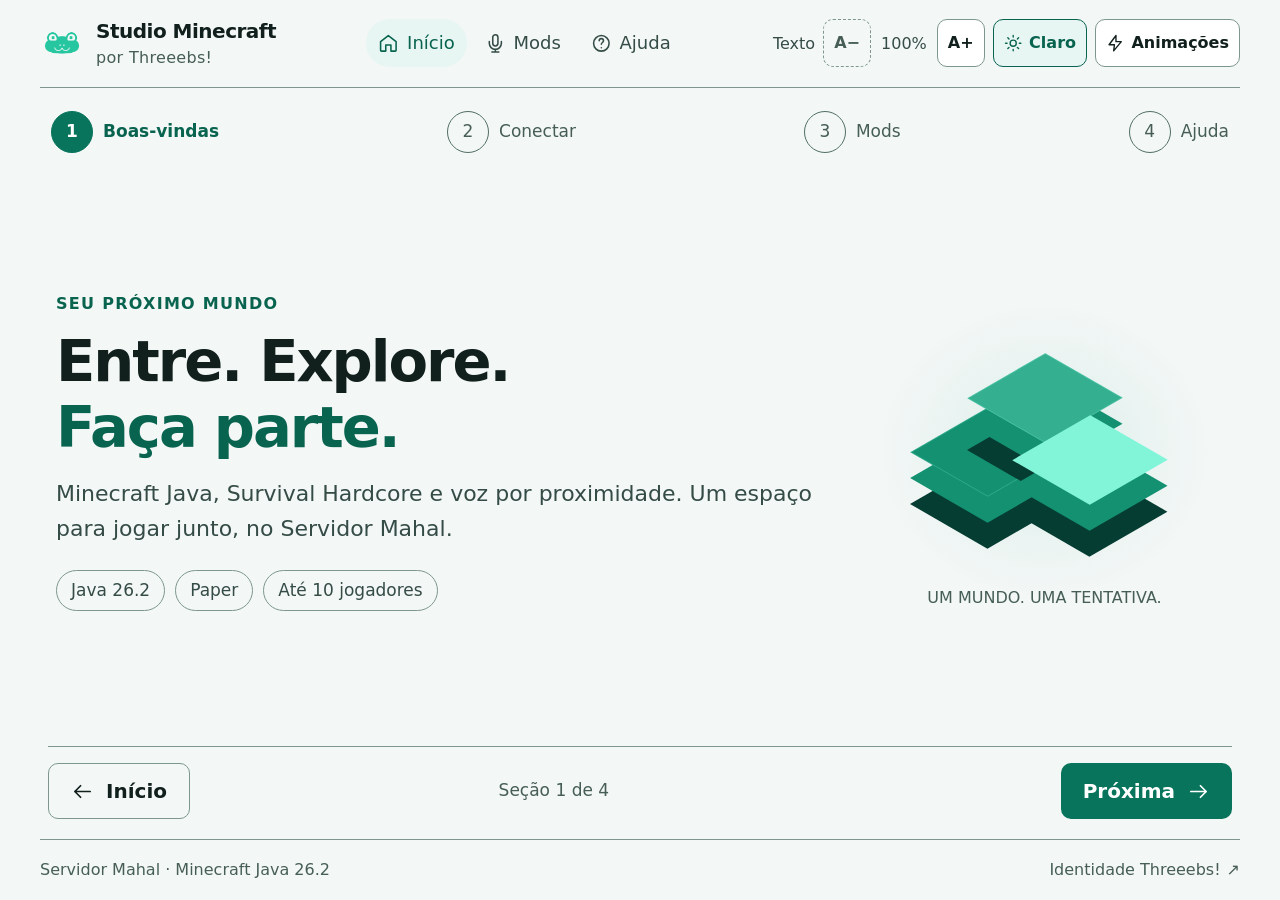
==== commit 13c382d2: "feat: leitura ampliada, temas e navegação acessível" ====
--- a/public/index.html
+++ b/public/index.html
@@ -7,38 +7,44 @@
   <meta name="description" content="Entre no Servidor Mahal. Conexão, mods e ajuda em seções simples, com a identidade Threeebs.">
   <title>Servidor Mahal | Studio Minecraft</title>
   <link rel="icon" href="./assets/img/threeebs-symbol.png" type="image/png">
-  <link rel="stylesheet" href="./assets/css/threeebs-tokens.css?v=2">
-  <link rel="stylesheet" href="./assets/css/styles.css?v=2">
-  <script src="./assets/js/app.js?v=2" defer></script>
+  <link rel="stylesheet" href="./assets/css/threeebs-tokens.css?v=3">
+  <link rel="stylesheet" href="./assets/css/styles.css?v=3">
+  <script src="./assets/js/preferences.js?v=3"></script>
+  <script src="./assets/js/app.js?v=3" defer></script>
 </head>
 <body>
   <a class="skip-link" href="#conteudo">Ir para o conteúdo</a>
   <header class="site-header">
     <a class="brand" href="./"><img src="./assets/img/threeebs-symbol.png" alt="" width="32" height="32"><span>Studio Minecraft<small>por Threeebs!</small></span></a>
     <nav class="nav" aria-label="Navegação principal">
-      <a href="./" aria-current="page">Início</a>
-      <a href="./pages/mods/">Mods</a>
-      <a href="./pages/ajuda/">Ajuda</a>
+      <a href="./" aria-current="page"><svg class="icon" viewBox="0 0 24 24" fill="none" stroke="currentColor" stroke-width="1.8" stroke-linecap="round" stroke-linejoin="round" aria-hidden="true"><path d="m3 10 9-7 9 7v10a1 1 0 0 1-1 1h-5v-7H9v7H4a1 1 0 0 1-1-1Z"/></svg><span>Início</span></a>
+      <a href="./pages/mods/"><svg class="icon" viewBox="0 0 24 24" fill="none" stroke="currentColor" stroke-width="1.8" stroke-linecap="round" stroke-linejoin="round" aria-hidden="true"><rect x="9" y="2" width="6" height="13" rx="3"/><path d="M5 10v2a7 7 0 0 0 14 0v-2M12 19v3M8 22h8"/></svg><span>Mods</span></a>
+      <a href="./pages/ajuda/"><svg class="icon" viewBox="0 0 24 24" fill="none" stroke="currentColor" stroke-width="1.8" stroke-linecap="round" stroke-linejoin="round" aria-hidden="true"><circle cx="12" cy="12" r="9"/><path d="M9.5 9a2.5 2.5 0 0 1 5 0c0 2-2.5 2-2.5 4M12 17h.01"/></svg><span>Ajuda</span></a>
     </nav>
+    <div class="preferences" role="group" aria-label="Preferências de leitura" hidden data-preferences>
+      <div class="text-size-controls" role="group" aria-label="Tamanho do texto"><span class="preference-label">Texto</span><button class="preference-button" type="button" data-text-smaller aria-label="Diminuir tamanho do texto">A−</button><output data-text-size aria-live="polite" aria-label="Tamanho atual do texto">100%</output><button class="preference-button" type="button" data-text-larger aria-label="Aumentar tamanho do texto">A+</button></div>
+      <button class="preference-button" type="button" data-theme-toggle aria-label="Ativar modo claro" aria-pressed="false"><svg class="icon" viewBox="0 0 24 24" fill="none" stroke="currentColor" stroke-width="1.8" stroke-linecap="round" stroke-linejoin="round" aria-hidden="true"><circle cx="12" cy="12" r="4"/><path d="M12 2v2M12 20v2M2 12h2M20 12h2M5 5l1.5 1.5M17.5 17.5 19 19M5 19l1.5-1.5M17.5 6.5 19 5"/></svg><span data-theme-label>Escuro</span></button>
+      <button class="preference-button" type="button" data-motion-toggle aria-pressed="false"><svg class="icon" viewBox="0 0 24 24" fill="none" stroke="currentColor" stroke-width="1.8" stroke-linecap="round" stroke-linejoin="round" aria-hidden="true"><path d="m13 2-9 12h7l-1 8 10-12h-7Z"/></svg><span data-motion-label>Animações</span></button>
+    </div>
   </header>
   <main class="journey" id="conteudo" tabindex="-1" data-journey>
-    <nav class="step-nav" aria-label="Seções desta página"><ol><li><a href="#inicio" data-step-link><span class="step-number">1</span><span class="step-name">Boas-vindas</span></a></li><li><a href="#conectar" data-step-link><span class="step-number">2</span><span class="step-name">Conectar</span></a></li><li><a href="#mods" data-step-link><span class="step-number">3</span><span class="step-name">Mods</span></a></li><li><a href="#ajuda" data-step-link><span class="step-number">4</span><span class="step-name">Ajuda</span></a></li></ol></nav>
-    <div class="panels"><section class="panel" id="inicio" aria-labelledby="inicio-title"><div class="panel-heading"><p class="eyebrow">Seu próximo mundo</p><h1 id="inicio-title" tabindex="-1">Entre. Explore.<br><span>Faça parte.</span></h1><p class="intro">Minecraft Java, Survival Hardcore e voz por proximidade. Um espaço para jogar junto, no Servidor Mahal.</p></div>
+    <nav class="step-nav" aria-label="Seções desta página"><ol><li><a href="#inicio" data-step-link aria-label="Seção 1: Boas-vindas"><span class="step-number">1</span><span class="step-name">Boas-vindas</span></a></li><li><a href="#conectar" data-step-link aria-label="Seção 2: Conectar"><span class="step-number">2</span><span class="step-name">Conectar</span></a></li><li><a href="#mods" data-step-link aria-label="Seção 3: Mods"><span class="step-number">3</span><span class="step-name">Mods</span></a></li><li><a href="#ajuda" data-step-link aria-label="Seção 4: Ajuda"><span class="step-number">4</span><span class="step-name">Ajuda</span></a></li></ol></nav>
+    <div class="panels" tabindex="0" role="region" aria-label="Conteúdo da seção"><section class="panel" id="inicio" aria-labelledby="inicio-title"><div class="panel-heading"><p class="eyebrow">Seu próximo mundo</p><h1 id="inicio-title" tabindex="-1">Entre. Explore.<br><span>Faça parte.</span></h1><p class="intro">Minecraft Java, Survival Hardcore e voz por proximidade. Um espaço para jogar junto, no Servidor Mahal.</p></div>
 <div class="world-preview" aria-hidden="true"><div class="voxel voxel-one"></div><div class="voxel voxel-two"></div><div class="voxel voxel-three"></div><span class="world-caption">UM MUNDO. UMA TENTATIVA.</span></div>
 <div class="tags"><span>Java 26.2</span><span>Paper</span><span>Até 10 jogadores</span></div></section>
 <section class="panel" id="conectar" aria-labelledby="conectar-title"><div class="panel-heading"><p class="eyebrow">Conexão</p><h1 id="conectar-title" tabindex="-1">Seu mundo começa<br><span>por aqui.</span></h1><p class="intro">Abra o Minecraft Java 26.2. Em Multiplayer, escolha “Adicionar servidor” ou “Conexão direta”.</p></div>
-<div class="address-card"><span class="field-label">ENDEREÇO DO SERVIDOR</span><div class="copy-row"><code>minecraft-server.mahal.pro</code><button class="button primary" type="button" data-copy="minecraft-server.mahal.pro">Copiar endereço</button></div></div>
-<div class="note"><span class="note-icon"><svg viewBox="0 0 24 24" fill="none" stroke="currentColor" stroke-width="1.6" aria-hidden="true"><rect x="3" y="4" width="18" height="13" rx="2"/><path d="M8 21h8M12 17v4"/></svg></span><div><strong>Na mesma rede do servidor?</strong><p>Use <code>192.168.15.5:25565</code> <button class="text-button" type="button" data-copy="192.168.15.5:25565">Copiar IP local</button></p></div></div></section>
+<div class="address-card"><span class="field-label">ENDEREÇO DO SERVIDOR</span><div class="copy-row"><code>minecraft-server.mahal.pro</code><button class="button primary" type="button" data-copy="minecraft-server.mahal.pro"><svg class="icon" viewBox="0 0 24 24" fill="none" stroke="currentColor" stroke-width="1.8" stroke-linecap="round" stroke-linejoin="round" aria-hidden="true"><rect x="8" y="8" width="13" height="13" rx="2"/><path d="M16 8V3H3v13h5"/></svg><span>Copiar endereço</span></button></div></div>
+<div class="note"><span class="note-icon"><svg viewBox="0 0 24 24" fill="none" stroke="currentColor" stroke-width="1.6" aria-hidden="true"><rect x="3" y="4" width="18" height="13" rx="2"/><path d="M8 21h8M12 17v4"/></svg></span><div><strong>Na mesma rede do servidor?</strong><p>Use <code>192.168.15.5:25565</code> <button class="text-button" type="button" data-copy="192.168.15.5:25565"><svg class="icon" viewBox="0 0 24 24" fill="none" stroke="currentColor" stroke-width="1.8" stroke-linecap="round" stroke-linejoin="round" aria-hidden="true"><rect x="8" y="8" width="13" height="13" rx="2"/><path d="M16 8V3H3v13h5"/></svg><span>Copiar IP local</span></button></p></div></div></section>
 <section class="panel" id="mods" aria-labelledby="mods-title"><div class="panel-heading"><p class="eyebrow">Voz por proximidade</p><h1 id="mods-title" tabindex="-1">Mais perto.<br><span>Mais conversa.</span></h1><p class="intro">Com o Simple Voice Chat, você ouve quem está por perto. Instale o mod no cliente para conversar durante o jogo.</p></div>
-<article class="feature-card"><div class="feature-symbol" aria-hidden="true">V</div><div><span class="field-label">FABRIC · JAVA 26.2</span><h2>Simple Voice Chat</h2><p>O mod de voz é opcional para entrar no servidor.</p></div><a class="button secondary" href="./pages/mods/">Ver instalação <span aria-hidden="true">↗</span></a></article>
+<article class="feature-card"><div class="feature-symbol" aria-hidden="true"><svg class="icon" viewBox="0 0 24 24" fill="none" stroke="currentColor" stroke-width="1.8" stroke-linecap="round" stroke-linejoin="round" aria-hidden="true"><rect x="9" y="2" width="6" height="13" rx="3"/><path d="M5 10v2a7 7 0 0 0 14 0v-2M12 19v3M8 22h8"/></svg></div><div><span class="field-label">FABRIC · JAVA 26.2</span><h2>Simple Voice Chat</h2><p>O mod de voz é opcional para entrar no servidor.</p></div><a class="button secondary" href="./pages/mods/">Ver instalação <span aria-hidden="true">↗</span></a></article>
 <p class="quiet-note">UltimateTimber já funciona no servidor. Você não precisa instalá-lo.</p></section>
 <section class="panel" id="ajuda" aria-labelledby="ajuda-title"><div class="panel-heading"><p class="eyebrow">Ajuda para jogar</p><h1 id="ajuda-title" tabindex="-1">Jogo e ChatGPT.<br><span>Lado a lado.</span></h1><p class="intro">Aprenda a alternar as janelas sem abrir o Game Menu. Um passo de cada vez.</p></div>
 <a class="guide-card" href="./pages/ajuda/"><div class="shortcut small"><kbd>F3</kbd><span>+</span><kbd>P</kbd></div><div><h2>Alt + Tab no Minecraft</h2><p>Configuração, teste e solução de problemas.</p></div><span class="guide-arrow" aria-hidden="true">↗</span></a>
 <div class="faq compact"><details><summary>Não consegui entrar no servidor</summary><p>Confira a versão Java 26.2 e tente a conexão direta. Na rede local, use <code>192.168.15.5:25565</code>.</p></details><details><summary>A voz não conecta</summary><p>Inicie o perfil Fabric 26.2 com o Simple Voice Chat instalado. Pressione <kbd>V</kbd> para conferir o microfone e a conexão.</p></details></div></section></div>
     <nav class="journey-controls" aria-label="Navegação entre seções">
-      <a class="button secondary" href="./" data-previous>← Início</a>
+      <a class="button secondary" href="./" data-previous><svg class="icon" viewBox="0 0 24 24" fill="none" stroke="currentColor" stroke-width="1.8" stroke-linecap="round" stroke-linejoin="round" aria-hidden="true"><path d="M20 12H4m6-6-6 6 6 6"/></svg><span>Início</span></a>
       <p class="step-counter" data-step-counter>Uma seção por vez</p>
-      <a class="button primary" href="#conectar" data-next data-end-href="./pages/ajuda/" data-end-label="Abrir guia Alt + Tab">Próxima seção <span aria-hidden="true">→</span></a>
+      <a class="button primary" href="#conectar" data-next data-end-href="./pages/ajuda/" data-end-label="Abrir ajuda"><span>Próxima</span><svg class="icon" viewBox="0 0 24 24" fill="none" stroke="currentColor" stroke-width="1.8" stroke-linecap="round" stroke-linejoin="round" aria-hidden="true"><path d="M4 12h16m-6-6 6 6-6 6"/></svg></a>
     </nav>
     <p class="sr-only" role="status" aria-live="polite" data-step-status></p>
     <noscript><p class="quiet-note">Use os números no topo para ir até cada seção.</p></noscript>
--- a/public/assets/css/styles.css
+++ b/public/assets/css/styles.css
@@ -1,183 +1,239 @@
-/* Studio Minecraft — Threeebs tokens are vendored in threeebs-tokens.css. */
+/* Studio Minecraft — local Threeebs palette with high-contrast reading colors. */
 *,:before,:after{box-sizing:border-box}
-html{background:var(--3eb-bg-canvas);color-scheme:dark}
-body{margin:0;color:var(--3eb-text-primary);font:400 1rem/1.6 var(--3eb-font-body);text-rendering:optimizeLegibility}
+:root{--reading-base:clamp(20px,1.25vw,24px);--reading-scale:1;--accent-text:#82f5d9;--3eb-text-muted:#a9bdb7;--3eb-border-subtle:#536960;--3eb-border-strong:#79978c}
+:root[data-theme="light"]{--accent-text:#08634f;--3eb-text-muted:#465e56;--3eb-action-primary:#08745b;--3eb-action-primary-hover:#055b47;--3eb-border-subtle:#7d978d;--3eb-border-strong:#526f63}
+:root[data-text-size="125"]{--reading-scale:1.25}
+:root[data-text-size="150"]{--reading-scale:1.5}
+html{background:var(--3eb-bg-canvas);font-size:calc(var(--reading-base) * var(--reading-scale));color-scheme:dark}
+html[data-theme="light"]{color-scheme:light}
+body{margin:0;color:var(--3eb-text-primary);font:400 1rem/1.6 var(--3eb-font-body);text-rendering:optimizeLegibility;overflow-wrap:anywhere}
+body:has(.journey-enhanced){height:100svh;display:grid;grid-template-rows:auto minmax(0,1fr) auto}
 a{color:inherit;text-decoration:none}
 button,input{font:inherit}
-button,a{-webkit-tap-highlight-color:transparent}
-button{cursor:pointer}
+button,a{-webkit-tap-highlight-color:transparent;touch-action:manipulation}
+button{cursor:pointer;border:0}
 img,svg{display:block;max-width:100%}
-button{border:0}
 h1,h2,p{margin:0}
-h1,h2{font-family:var(--3eb-font-display);letter-spacing:-.045em;line-height:1.1}
+h1,h2{font-family:var(--3eb-font-display);letter-spacing:-.035em;line-height:1.15;overflow-wrap:anywhere}
+h1{font-size:clamp(2rem,calc(4.5vw * var(--reading-scale)),3.6rem);font-weight:650;margin-bottom:.7rem}
+h1 span{color:var(--accent-text)}
+h2{font-size:1.3rem;font-weight:650}
 code,kbd{font-family:var(--3eb-font-code)}
-code{overflow-wrap:anywhere;color:var(--3eb-mint-300)}
-:focus-visible{outline:3px solid var(--3eb-mint-300);outline-offset:5px}
-::selection{background:var(--3eb-mint-500);color:var(--3eb-ink-950)}
+code{overflow-wrap:anywhere;color:var(--accent-text)}
+:focus-visible{outline:3px solid var(--accent-text);outline-offset:4px}
+h1:focus-visible{outline-offset:6px}
+::selection{background:var(--3eb-action-primary);color:var(--3eb-action-on-primary)}
 [hidden]{display:none!important}
-.site-header,.site-footer{width:min(1120px,calc(100% - 64px));margin:auto;display:flex;align-items:center;justify-content:space-between;gap:24px}
-.site-header{height:88px;border-bottom:1px solid var(--3eb-border-subtle)}
-.brand{display:flex;align-items:center;gap:12px;font-weight:700;font-size:.95rem;line-height:1.3;letter-spacing:-.025em}
-.brand img{width:34px;height:34px;object-fit:contain}
-.brand small{display:block;color:var(--3eb-text-muted);font-size:.68rem;font-weight:400;letter-spacing:.03em;margin-top:3px}
-.nav{display:flex;gap:8px;font-size:.85rem;color:var(--3eb-text-secondary)}
-.nav a{padding:7px 14px;border-radius:var(--3eb-radius-pill)}
-.nav a[aria-current],.nav a:hover{color:var(--3eb-mint-300);background:var(--3eb-bg-subtle)}
-.journey{width:min(960px,calc(100% - 64px));margin:auto;padding:28px 0 24px;min-height:calc(100svh - 142px);display:grid;grid-template-rows:auto 1fr auto;gap:28px}
+.icon{width:1.15em;height:1.15em;flex:none}
+.site-header,.site-footer{width:min(1600px,calc(100% - 80px));margin:auto;display:flex;align-items:center;justify-content:space-between;gap:20px}
+.site-header{padding:18px 0;border-bottom:1px solid var(--3eb-border-subtle);flex-wrap:wrap}
+.brand{display:flex;align-items:center;gap:12px;max-width:100%;min-width:0;font-weight:700;font-size:1rem;line-height:1.3;letter-spacing:-.025em}
+.brand>span{min-width:0;overflow-wrap:anywhere}
+.brand img{width:44px;height:44px;object-fit:contain}
+.brand small{display:block;color:var(--3eb-text-muted);font-size:.8rem;font-weight:400;letter-spacing:.02em;margin-top:4px}
+.nav{display:flex;gap:6px;font-size:.9rem;color:var(--3eb-text-secondary)}
+.nav a{display:flex;align-items:center;justify-content:center;gap:8px;min-height:48px;padding:8px 12px;border-radius:var(--3eb-radius-pill)}
+.nav a[aria-current],.nav a:hover{color:var(--accent-text);background:var(--3eb-bg-subtle)}
+.preferences,.text-size-controls{display:flex;align-items:center;gap:8px;flex-wrap:wrap}
+.preferences{font-size:.8rem}
+.preference-label{color:var(--3eb-text-secondary)}
+.preference-button{display:flex;align-items:center;justify-content:center;gap:7px;min-width:48px;min-height:48px;padding:8px 10px;color:var(--3eb-text-primary);background:var(--3eb-bg-surface);border:1px solid var(--3eb-border-subtle);border-radius:var(--3eb-radius-sm);font-size:inherit;font-weight:650;line-height:1.3}
+.preference-button:hover{border-color:var(--accent-text);background:var(--3eb-bg-subtle)}
+.preference-button[aria-pressed="true"]{border-color:var(--accent-text);color:var(--accent-text);background:var(--3eb-bg-subtle)}
+.preference-button:disabled{cursor:default;background:var(--3eb-bg-canvas);color:var(--3eb-text-muted);border-style:dashed}
+[data-text-size]{font-variant-numeric:tabular-nums}
+output[data-text-size]{min-width:3.1em;text-align:center;color:var(--3eb-text-secondary)}
+.journey{width:min(1440px,calc(100% - 96px));min-width:0;margin:auto;padding:20px 0;display:grid;grid-template-rows:auto 1fr auto;gap:18px;min-height:calc(100svh - 160px)}
+.journey-enhanced{width:min(1440px,calc(100% - 96px));height:100%;min-height:0;grid-template-rows:auto minmax(0,1fr) auto}
 .step-nav ol{list-style:none;display:flex;align-items:center;justify-content:space-between;gap:12px;margin:0;padding:0}
-.step-nav li{flex:1}
-.step-nav a{display:flex;gap:9px;align-items:center;color:var(--3eb-text-muted);font-size:.72rem;white-space:nowrap;padding:4px 0}
-.step-number{display:grid;place-items:center;border:1px solid var(--3eb-border-subtle);border-radius:50%;width:25px;height:25px;font-size:.65rem;flex:none}
-.step-nav a[aria-current]{color:var(--3eb-mint-300)}
-.step-nav a[aria-current] .step-number{background:var(--3eb-mint-500);color:var(--3eb-ink-950);border-color:transparent;font-weight:800}
+.step-nav li{min-width:0}
+.step-nav a{display:flex;gap:10px;align-items:center;color:var(--3eb-text-muted);font-size:.85rem;line-height:1.4;min-height:48px;padding:3px;position:relative}
+.step-number{display:grid;place-items:center;border:1px solid var(--3eb-border-strong);border-radius:50%;width:42px;height:42px;font-size:.85rem;flex:none}
+.step-nav a[aria-current]{color:var(--accent-text);font-weight:650}
+.step-nav a[aria-current] .step-number{background:var(--3eb-action-primary);color:var(--3eb-action-on-primary);border-color:var(--3eb-action-primary)}
 .step-nav a:hover{color:var(--3eb-text-primary)}
-.panels{display:grid;align-content:safe center}
-.journey-enhanced{height:calc(100svh - 142px);min-height:0;grid-template-rows:auto minmax(0,1fr) auto}
-.journey-enhanced .panels{min-height:0;overflow-y:auto;overscroll-behavior:contain;scrollbar-width:thin;scrollbar-color:var(--3eb-border-strong) transparent}
-.panel{padding:22px 0}
+.panels{display:grid;min-width:0;align-content:safe center}
+.journey-enhanced .panels{min-height:0;overflow-y:auto;overflow-x:hidden;overscroll-behavior:contain;scrollbar-width:thin;scrollbar-color:var(--3eb-border-strong) transparent;padding:8px;scroll-padding:12px}
+.panel{padding:20px 0;min-width:0}
 .panel+.panel{border-top:1px solid var(--3eb-border-subtle);margin-top:32px}
 .journey-enhanced .panel{border:0;margin:0}
-.panel-heading{margin-bottom:28px;max-width:740px}
-.eyebrow,.field-label{display:block;font-size:.65rem;font-weight:600;letter-spacing:.13em;color:var(--3eb-text-muted);text-transform:uppercase}
-.eyebrow{color:var(--3eb-mint-300);margin-bottom:14px}
-h1{font-size:clamp(2.25rem,5vw,3.5rem);font-weight:600;margin-bottom:18px}
-h1 span{color:var(--3eb-mint-300)}
-.intro{color:var(--3eb-text-secondary);max-width:600px;font-size:1rem;line-height:1.65}
-h2{font-size:1.35rem;font-weight:600}
+.panel-heading{margin-bottom:1.2rem;max-width:1100px}
+.eyebrow,.field-label{display:block;font-size:.8rem;font-weight:650;letter-spacing:.08em;color:var(--3eb-text-muted);text-transform:uppercase}
+.eyebrow{color:var(--accent-text);margin-bottom:.65rem;display:flex;align-items:center;gap:10px}
+.intro{color:var(--3eb-text-secondary);max-width:900px;font-size:1.1rem;line-height:1.6}
 .tags{display:flex;gap:10px;flex-wrap:wrap}
-.tags span{border:1px solid var(--3eb-border-subtle);border-radius:var(--3eb-radius-pill);padding:5px 11px;font-size:.7rem;color:var(--3eb-text-secondary)}
-.panel:has(.world-preview){display:grid;grid-template-columns:1.2fr .8fr;column-gap:48px;align-items:center}
+.tags span{border:1px solid var(--3eb-border-subtle);border-radius:var(--3eb-radius-pill);padding:6px 14px;font-size:.85rem;color:var(--3eb-text-secondary)}
+.panel:has(.world-preview){display:grid;grid-template-columns:minmax(0,1.5fr) minmax(0,.7fr);column-gap:40px;align-items:center}
 .panel:has(.world-preview) .panel-heading{grid-column:1;grid-row:1}
 .panel:has(.world-preview) .tags{grid-column:1;grid-row:2}
-.world-preview{position:relative;grid-column:2;grid-row:1/span 2;height:290px;background:radial-gradient(ellipse at 50% 50%,rgb(52 175 144 / 12%),transparent 65%);display:flex;align-items:center;justify-content:center}
+.world-preview{position:relative;grid-column:2;grid-row:1/span 2;height:320px;background:radial-gradient(ellipse at 50% 50%,rgb(52 175 144 / 12%),transparent 65%);display:flex;align-items:center;justify-content:center}
 .voxel{position:absolute;width:90px;height:90px;background:var(--3eb-mint-500);transform:rotate(-30deg) skewX(30deg) scaleY(.86);box-shadow:-26px 26px 0 #139171,-52px 52px 0 #053d33;border:1px solid rgb(130 245 217 / 25%)}
-.voxel-one{top:62px;left:105px;z-index:3}
-.voxel-two{top:116px;left:48px;background:#139171;z-index:2}
-.voxel-three{top:124px;left:150px;background:#82f5d9;z-index:4}
-.world-caption{position:absolute;bottom:0;font-size:.58rem;letter-spacing:.19em;color:var(--3eb-text-muted)}
-.button{display:inline-flex;align-items:center;justify-content:center;gap:12px;min-height:44px;padding:10px 18px;border-radius:var(--3eb-radius-sm);font-size:.8rem;font-weight:650;line-height:1.4;text-align:center;transition:background var(--3eb-duration-fast),border-color var(--3eb-duration-fast)}
+.voxel-one{top:62px;left:calc(50% - 45px);z-index:3}
+.voxel-two{top:116px;left:calc(50% - 102px);background:#139171;z-index:2}
+.voxel-three{top:124px;left:calc(50% + 0px);background:#82f5d9;z-index:4}
+.world-caption{position:absolute;bottom:0;font-size:.8rem;text-align:center;color:var(--3eb-text-muted)}
+.button{display:inline-flex;align-items:center;justify-content:center;gap:12px;min-height:56px;padding:12px 22px;border-radius:var(--3eb-radius-sm);font-size:1rem;font-weight:650;line-height:1.4;text-align:center;overflow-wrap:anywhere}
 .primary{background:var(--3eb-action-primary);color:var(--3eb-action-on-primary)}
 .primary:hover{background:var(--3eb-action-primary-hover)}
-.secondary{background:transparent;border:1px solid var(--3eb-border-subtle);color:var(--3eb-text-secondary)}
+.secondary{background:transparent;border:1px solid var(--3eb-border-subtle);color:var(--3eb-text-primary)}
 .secondary:hover{background:var(--3eb-bg-subtle);border-color:var(--3eb-border-strong)}
-.journey-controls{display:grid;grid-template-columns:1fr auto 1fr;align-items:center;gap:20px;padding-top:20px;border-top:1px solid var(--3eb-border-subtle)}
+.journey-controls{display:grid;grid-template-columns:minmax(0,1fr) auto minmax(0,1.4fr);align-items:center;gap:20px;padding-top:16px;border-top:1px solid var(--3eb-border-subtle)}
 .journey-controls>a:first-child{justify-self:start}
 .journey-controls>a:last-child{justify-self:end}
-.step-counter{font-size:.7rem;color:var(--3eb-text-muted);white-space:nowrap}
-.address-card,.instruction-card,.feature-card,.guide-card,.result-card{border:1px solid var(--3eb-border-subtle);background:var(--3eb-bg-surface);border-radius:var(--3eb-radius-md);padding:24px}
-.address-card,.result-card{max-width:800px}
-.copy-row{display:flex;align-items:center;justify-content:space-between;gap:16px;margin-top:10px}
-.copy-row code{font-size:clamp(.85rem,2vw,1.15rem)}
+.step-counter{font-size:.85rem;color:var(--3eb-text-muted);white-space:nowrap}
+.address-card,.instruction-card,.feature-card,.guide-card,.result-card{border:1px solid var(--3eb-border-subtle);background:var(--3eb-bg-surface);border-radius:var(--3eb-radius-md);padding:1.2rem}
+.address-card,.result-card,.instruction-card{max-width:1100px}
+.copy-row{display:flex;align-items:center;justify-content:space-between;gap:20px;margin-top:12px;min-width:0}
+.copy-row code{font-size:1.15rem;min-width:0}
 .copy-row .button{flex-shrink:0}
-.note{display:flex;gap:16px;align-items:flex-start;margin-top:22px;max-width:760px;color:var(--3eb-text-secondary);font-size:.85rem}
-.note strong{font-weight:550;color:var(--3eb-text-primary)}
+.note{display:flex;gap:16px;align-items:flex-start;margin-top:1rem;max-width:1000px;color:var(--3eb-text-secondary);font-size:1rem}
+.note strong{font-weight:650;color:var(--3eb-text-primary)}
 .note p{margin-top:4px}
-.note-icon{color:var(--3eb-mint-500);width:24px;flex:none;padding-top:2px}
-.text-button{color:var(--3eb-mint-300);text-decoration:underline;text-underline-offset:4px;padding:2px 4px;background:none;font-size:.78rem;margin-left:10px}
-.feature-card{display:flex;align-items:center;gap:22px}
+.note-icon{color:var(--accent-text);width:28px;flex:none;padding-top:3px}
+.text-button{display:inline-flex;gap:7px;align-items:center;min-height:48px;color:var(--accent-text);text-decoration:underline;text-underline-offset:4px;padding:8px;background:none;font-size:.9rem;margin-left:10px}
+.feature-card{display:flex;align-items:center;gap:24px}
 .feature-card>div:nth-child(2){flex:1;min-width:0}
 .feature-card h2{margin:6px 0}
-.feature-card p{color:var(--3eb-text-secondary);font-size:.85rem}
-.feature-symbol{display:grid;place-items:center;flex:none;width:52px;height:52px;background:var(--3eb-bg-surface-raised);color:var(--3eb-mint-300);border-radius:var(--3eb-radius-sm);font-family:var(--3eb-font-code);font-size:1.5rem}
-.quiet-note{color:var(--3eb-text-muted);font-size:.85rem;max-width:720px;margin-top:18px;line-height:1.65}
-.guide-card{display:flex;align-items:center;gap:22px}
-.guide-card p{font-size:.82rem;color:var(--3eb-text-secondary);margin-top:5px}
-.guide-arrow{margin-left:auto;font-size:1.6rem;color:var(--3eb-mint-300)}
-.guide-card:hover{border-color:var(--3eb-border-strong)}
-.shortcut{display:flex;align-items:center;flex-wrap:wrap;gap:12px;margin:24px 0;color:var(--3eb-text-muted)}
-kbd{display:inline-block;color:var(--3eb-text-primary);border:1px solid var(--3eb-border-strong);border-bottom-width:3px;background:var(--3eb-bg-surface-raised);padding:1px 6px;border-radius:5px;font-size:.85em;line-height:1.5}
-.shortcut kbd{font-size:1.45rem;min-width:64px;text-align:center;padding:10px 20px;border-radius:10px}
-.shortcut.small{margin:0;gap:7px;flex:none}
-.shortcut.small kbd{font-size:1rem;min-width:40px;padding:7px 10px}
-.shortcut-divider{height:28px;width:1px;background:var(--3eb-border-subtle);margin:0 12px}
-.key-caption{font-size:.8rem;margin-left:6px}
-.instruction-card{max-width:800px}
+.feature-card p{color:var(--3eb-text-secondary);font-size:1rem}
+.feature-symbol{display:grid;place-items:center;flex:none;width:64px;height:64px;background:var(--3eb-bg-surface-raised);color:var(--accent-text);border-radius:var(--3eb-radius-sm);font-size:1.5rem}
+.quiet-note{color:var(--3eb-text-muted);font-size:1rem;max-width:1000px;margin-top:.85rem;line-height:1.65}
+.guide-card{display:flex;align-items:center;gap:24px}
+.guide-card p{font-size:1rem;color:var(--3eb-text-secondary);margin-top:6px}
+.guide-arrow{margin-left:auto;font-size:1.6rem;color:var(--accent-text)}
+.guide-card:hover{border-color:var(--accent-text);background:var(--3eb-bg-subtle)}
+.shortcut{display:flex;align-items:center;flex-wrap:wrap;gap:12px;margin:1rem 0;color:var(--3eb-text-muted)}
+kbd{display:inline-block;color:var(--3eb-text-primary);border:1px solid var(--3eb-border-strong);border-bottom-width:3px;background:var(--3eb-bg-surface-raised);padding:1px 6px;border-radius:5px;font-size:.9em;line-height:1.5}
+.shortcut kbd{font-size:1.6rem;min-width:72px;text-align:center;padding:10px 20px;border-radius:10px}
+.shortcut.small{margin:0;gap:8px;flex:none}
+.shortcut.small kbd{font-size:1.1rem;min-width:44px;padding:8px 10px}
+.shortcut-divider{height:32px;width:1px;background:var(--3eb-border-subtle);margin:0 12px}
+.key-caption{font-size:1rem;margin-left:6px}
 .instruction-card h2{margin-bottom:8px}
 .instruction-card .field-label{margin-bottom:12px}
-.instruction-card p{color:var(--3eb-text-secondary);font-size:.9rem;max-width:660px}
-.file-name{font-family:var(--3eb-font-code);font-size:1.15rem;letter-spacing:0;overflow-wrap:anywhere;color:var(--3eb-mint-300)}
-.download{margin-top:18px}
-.result-card code{display:block;margin-top:8px;font-size:clamp(.85rem,2vw,1.1rem)}
-.window-demo{display:grid;grid-template-columns:1fr 1fr;gap:12px;max-width:520px}
-.window-demo>div{height:150px;padding:14px 18px;background:var(--3eb-bg-surface);border:1px solid var(--3eb-border-strong);border-radius:var(--3eb-radius-sm);position:relative;overflow:hidden}
-.window-top{display:flex;gap:4px;margin-bottom:12px}
-.window-top i{width:4px;height:4px;border-radius:50%;background:var(--3eb-text-muted)}
-.window-demo strong{font-size:.7rem;font-weight:500;color:var(--3eb-text-secondary)}
-.mini-world{position:absolute;bottom:0;left:0;width:100%;height:62px;background:linear-gradient(90deg,#053d33 33%,#139171 33% 66%,#34af90 66%);clip-path:polygon(0 35%,33% 35%,33% 0,66% 0,66% 55%,100% 55%,100% 100%,0 100%)}
-.chat-line{display:block;width:85%;height:6px;background:var(--3eb-bg-surface-raised);border-radius:4px;margin-top:14px}
-.chat-line.short{width:55%;background:var(--3eb-mint-900)}
-.checklist{max-width:680px;border-top:1px solid var(--3eb-border-subtle)}
-.checklist label{display:flex;align-items:center;gap:13px;padding:14px 0;border-bottom:1px solid var(--3eb-border-subtle);font-size:.88rem;color:var(--3eb-text-secondary);cursor:pointer}
-.checklist input{width:18px;height:18px;accent-color:var(--3eb-mint-500);flex:none;margin:0}
-.checklist label:has(:checked){color:var(--3eb-mint-300)}
-.check-progress{margin-top:14px;color:var(--3eb-mint-300);font-size:.75rem;min-height:1.6em}
-.faq{max-width:800px;border-top:1px solid var(--3eb-border-subtle)}
-.faq.compact{margin-top:22px}
+.instruction-card p{color:var(--3eb-text-secondary);font-size:1rem;max-width:950px}
+.file-name{font-family:var(--3eb-font-code);font-size:1.15rem;letter-spacing:0;overflow-wrap:anywhere;color:var(--accent-text)}
+.download{margin-top:20px}
+.result-card code{display:block;margin-top:8px;font-size:1.15rem}
+.window-demo{display:grid;grid-template-columns:1fr 1fr;gap:16px;max-width:760px}
+.window-demo>div{height:180px;padding:18px 22px;background:var(--3eb-bg-surface);border:1px solid var(--3eb-border-strong);border-radius:var(--3eb-radius-sm);position:relative;overflow:hidden}
+.window-top{display:flex;gap:5px;margin-bottom:12px}
+.window-top i{width:6px;height:6px;border-radius:50%;background:var(--3eb-text-muted)}
+.window-demo strong{font-size:1rem;font-weight:550;color:var(--3eb-text-secondary)}
+.mini-world{position:absolute;bottom:0;left:0;width:100%;height:72px;background:linear-gradient(90deg,#053d33 33%,#139171 33% 66%,#34af90 66%);clip-path:polygon(0 35%,33% 35%,33% 0,66% 0,66% 55%,100% 55%,100% 100%,0 100%)}
+.chat-line{display:block;width:85%;height:8px;background:var(--3eb-border-subtle);border-radius:4px;margin-top:16px}
+.chat-line.short{width:55%;background:var(--3eb-action-primary)}
+.checklist{max-width:1000px;border-top:1px solid var(--3eb-border-subtle)}
+.checklist label{display:flex;align-items:center;gap:16px;padding:14px 4px;min-height:56px;border-bottom:1px solid var(--3eb-border-subtle);font-size:1.05rem;color:var(--3eb-text-secondary);cursor:pointer}
+.checklist input{width:26px;height:26px;accent-color:var(--3eb-action-primary);flex:none;margin:0}
+.checklist label:has(:checked){color:var(--accent-text)}
+.check-progress{margin-top:16px;color:var(--accent-text);font-size:1rem;min-height:1.6em}
+.faq{max-width:1100px;border-top:1px solid var(--3eb-border-subtle)}
+.faq.compact{margin-top:24px}
 .faq details{border-bottom:1px solid var(--3eb-border-subtle)}
-.faq summary{padding:13px 4px;font-size:.88rem;font-weight:500;cursor:pointer;color:var(--3eb-text-secondary)}
-.faq details[open] summary{color:var(--3eb-mint-300)}
-.faq p{font-size:.85rem;color:var(--3eb-text-muted);padding:0 4px 16px;max-width:680px}
-.site-footer{min-height:54px;font-size:.64rem;color:var(--3eb-text-muted);border-top:1px solid var(--3eb-border-subtle)}
-.site-footer a:hover{color:var(--3eb-mint-300)}
-.toast{position:fixed;left:50%;bottom:24px;transform:translateX(-50%);background:var(--3eb-mint-300);color:var(--3eb-ink-950);padding:10px 18px;border-radius:var(--3eb-radius-sm);font-size:.8rem;max-width:calc(100% - 32px);overflow-wrap:anywhere;opacity:0;pointer-events:none;transition:opacity var(--3eb-duration-fast);z-index:10}
+.faq summary{display:flex;align-items:center;gap:16px;list-style:none;padding:16px 4px;min-height:56px;font-size:1.05rem;font-weight:550;cursor:pointer;color:var(--3eb-text-secondary)}
+.faq summary::-webkit-details-marker{display:none}
+.faq summary:after{content:'+';margin-left:auto;flex:none;font-size:1.4rem;color:var(--accent-text)}
+.faq details[open] summary{color:var(--accent-text)}
+.faq details[open] summary:after{content:'−'}
+.faq p{font-size:1rem;color:var(--3eb-text-muted);padding:0 4px 18px;max-width:1000px}
+.site-footer{padding:10px 0;font-size:.8rem;color:var(--3eb-text-muted);border-top:1px solid var(--3eb-border-subtle)}
+.site-footer a{min-height:40px;display:flex;align-items:center;gap:6px}
+.site-footer a:hover{color:var(--accent-text)}
+.toast{position:fixed;left:50%;bottom:120px;transform:translateX(-50%);background:var(--3eb-action-primary);color:var(--3eb-action-on-primary);padding:14px 20px;border-radius:var(--3eb-radius-sm);font-size:1rem;max-width:calc(100% - 32px);overflow-wrap:anywhere;opacity:0;pointer-events:none;z-index:10;box-shadow:var(--3eb-shadow-sm)}
 .toast.show{opacity:1}
-.skip-link{position:fixed;left:16px;top:8px;z-index:20;background:var(--3eb-mint-300);color:var(--3eb-ink-950);padding:8px 16px;transform:translateY(-150%)}
+.skip-link{position:fixed;left:16px;top:8px;z-index:20;background:var(--3eb-action-primary);color:var(--3eb-action-on-primary);padding:8px 16px;transform:translateY(-150%)}
 .skip-link:focus{transform:translateY(0)}
 .sr-only{position:absolute;width:1px;height:1px;padding:0;margin:-1px;overflow:hidden;clip-path:inset(50%);white-space:nowrap;border:0}
-@media(max-width:760px){
- .site-header,.site-footer,.journey{width:calc(100% - 40px)}
- .site-header{height:76px;gap:12px}
- .brand{font-size:.82rem;gap:8px}.brand img{width:28px;height:28px}
- .nav{gap:0;font-size:.78rem}.nav a{padding:7px 10px}
- .journey{min-height:calc(100svh - 130px);padding:20px 0;gap:18px}
- .journey-enhanced{height:calc(100svh - 130px);min-height:0}
- .step-nav ol{gap:6px}.step-nav a{justify-content:center}.step-name{display:none}
- .panel{padding:14px 0}.panel-heading{margin-bottom:22px}
- h1{font-size:clamp(2.3rem,7vw,3.5rem)}
- .panel:has(.world-preview){column-gap:12px}.world-preview{height:220px;transform:scale(.8)}
- .feature-card{flex-wrap:wrap;padding:20px;gap:16px}.feature-card .button{width:100%}
- .guide-card{padding:20px;gap:16px}.guide-card h2{font-size:1.1rem}
- .journey-controls{gap:12px}.button{padding:10px 14px}
-}
-@media(max-width:520px){
+/* Animate only the entering section. Focus and navigation update immediately. */
+.panel-enter{animation:section-enter 240ms var(--3eb-ease-standard) both}
+@keyframes section-enter{from{opacity:0;transform:translateY(10px)}to{opacity:1;transform:translateY(0)}}
+.button,.preference-button,.nav a,.step-nav a,.guide-card{transition:background 160ms,border-color 160ms,color 160ms,transform 160ms}
+.button:active,.preference-button:active,.nav a:active,.step-nav a:active,.guide-card:active{transform:scale(.98)}
+.toast{transition:opacity 160ms}
+.faq details[open] p{animation:section-enter 180ms ease-out}
+@media(max-width:1200px){
+ .site-header{display:grid;grid-template-columns:1fr auto;gap:12px}
+ .preferences{grid-column:1/-1;justify-content:flex-end}
+ .journey{width:calc(100% - 80px)}
+ .step-nav a{font-size:.8rem;gap:6px}
+ .step-name{display:none}
+ .step-nav li{flex:1}.step-nav a{justify-content:center}
+}
+@media(orientation:portrait) and (min-width:761px){
+ :root{--reading-base:24px}
+ .journey{width:calc(100% - 96px);padding:32px 0;gap:24px}
+ .panel:has(.world-preview){display:block}
+ .world-preview{max-width:420px;margin:40px auto;height:340px}
+ h1{font-size:3.2rem}
+ .intro{font-size:1.2rem}
+ .copy-row,.feature-card{flex-wrap:wrap}
+}
+@media(max-width:960px){
+ .step-name{display:none}
+ .step-nav li{flex:1}
+ .step-nav a{justify-content:center}
+ .panel:has(.world-preview){display:block}
+ .world-preview{display:none}
+ .feature-card{flex-wrap:wrap}.feature-card .button{width:100%}
+ .copy-row{flex-wrap:wrap}.copy-row .button{flex-shrink:1}
+ .journey-controls{grid-template-columns:minmax(0,1fr) minmax(0,1fr);gap:10px}
+ .step-counter{grid-column:1/-1;grid-row:1;text-align:center}
+ .journey-controls .button{width:100%;padding:12px}
+ .journey-controls>a:last-child{grid-column:2}
+}
+@media(max-width:600px){
  .site-header,.site-footer,.journey{width:calc(100% - 32px)}
- .brand small{font-size:.6rem}.brand{font-size:.75rem}.brand img{width:25px;height:25px}
- .nav{font-size:.72rem}.nav a{padding:7px 8px}
- .panel:has(.world-preview){display:block}.world-preview{display:none}
- h1{font-size:2.1rem;margin-bottom:14px}.eyebrow{font-size:.6rem;margin-bottom:10px}
- .intro{font-size:.9rem}.panel-heading{margin-bottom:20px}
- .tags{margin-top:24px;gap:7px}
- .copy-row{flex-direction:column;align-items:stretch;gap:14px}.copy-row code{font-size:.9rem}
- .address-card,.instruction-card,.result-card{padding:18px}
- .guide-card{flex-wrap:wrap;gap:16px}.guide-card .shortcut{width:100%}.guide-card>div:nth-child(2){flex:1}
- .shortcut{gap:8px;margin:20px 0}.shortcut kbd{font-size:1.1rem;padding:8px 12px;min-width:45px}.shortcut-divider{margin:0 2px}
- .quiet-note,.note{font-size:.8rem}.note{gap:10px}.text-button{display:block;margin:6px 0 0;padding-left:0}
- .journey-controls{grid-template-columns:1fr 1fr;gap:10px;padding-top:16px}.step-counter{grid-column:1/-1;grid-row:1;font-size:.64rem;text-align:center}
- .journey-controls .button{width:100%;font-size:.75rem;padding:10px 8px}.journey-controls>a:last-child{grid-column:2}
- .site-footer{font-size:.58rem;gap:10px;min-height:54px}
- .site-footer a{white-space:nowrap}
- .checklist label{font-size:.8rem;padding:12px 0}
- .window-demo{gap:8px}.window-demo>div{height:130px;padding:12px}
- .faq summary{font-size:.81rem;padding:12px 2px}.faq p{font-size:.78rem}
-}
-@media(max-height:800px){
- .journey{padding-top:18px;padding-bottom:16px;gap:16px}
- .panel{padding:10px 0}.panel-heading{margin-bottom:18px}
- h1{font-size:clamp(2rem,3vw,2.75rem);margin-bottom:14px}
- .shortcut{margin:16px 0}.quiet-note{margin-top:14px}
- .journey-controls{padding-top:14px}
- .checklist label{padding:10px 0}
- .world-preview{height:235px;transform:scale(.8)}
-}
-@media(max-width:520px) and (max-height:800px){
- h1{font-size:1.9rem;line-height:1.1}.intro{font-size:.85rem;line-height:1.55}
- .panel-heading{margin-bottom:16px}.eyebrow{margin-bottom:8px}
- .address-card,.instruction-card,.result-card,.feature-card,.guide-card{padding:14px}
- .instruction-card h2,.feature-card h2,.guide-card h2{font-size:1.1rem}
- .instruction-card p,.feature-card p{font-size:.8rem}
- .note{margin-top:16px}.quiet-note{font-size:.76rem;line-height:1.55}
- .checklist label{padding:10px 0}.check-progress{margin-top:10px}
- .window-demo>div{height:100px}.mini-world{height:40px}
- .faq summary{padding:10px 2px}
-}
-@media(prefers-reduced-motion:reduce){*,:before,:after{transition:none!important;scroll-behavior:auto!important}}
+ .site-header{display:flex;gap:10px;padding:12px 0}
+ .brand{font-size:1rem}.brand img{width:36px;height:36px}
+ .nav{width:100%;justify-content:space-between;font-size:.9rem}
+ .nav a{flex:1;padding:8px;gap:6px}
+ .nav .icon{display:none}
+ .preferences{width:100%;justify-content:flex-start;gap:6px}
+ .text-size-controls{gap:5px}
+ .preference-label{position:absolute;width:1px;height:1px;overflow:hidden;clip-path:inset(50%)}
+ .preference-button{padding:4px;min-width:44px}
+ .preferences [data-theme-label],.preferences [data-motion-label]{position:absolute;width:1px;height:1px;overflow:hidden;clip-path:inset(50%);white-space:nowrap}
+ .journey{padding:12px 0;gap:12px}
+ .panel{padding:12px 0}
+ h1{font-size:2rem}
+ .intro{font-size:1.05rem}
+ .step-nav ol{gap:0}
+ .step-number{width:38px;height:38px}
+ .address-card,.instruction-card,.result-card,.feature-card,.guide-card{padding:1rem}
+ .copy-row{flex-direction:column;align-items:stretch}.copy-row code{font-size:1rem}
+ .guide-card{flex-wrap:wrap;gap:16px}.guide-card .shortcut{width:100%}.guide-card>div:nth-child(2){flex:1;min-width:0}
+ .shortcut kbd{font-size:1.25rem;padding:8px 12px;min-width:48px}
+ .shortcut-divider{margin:0 4px}
+ .text-button{margin:6px 0 0;padding-left:0}
+ .journey-controls{padding-top:12px}
+ .journey-controls .button{font-size:.9rem}
+ .journey-controls .icon{display:none}
+ .site-footer{font-size:.8rem;gap:8px;align-items:flex-start;flex-wrap:wrap}
+ .site-footer span{max-width:55%}
+ .site-footer>span{display:none}
+ .site-footer a{line-height:1.4;min-height:48px}
+ .window-demo>div{height:140px;padding:12px}
+ .feature-symbol{width:48px;height:48px}
+}
+@media(max-height:800px) and (min-width:961px){
+ .site-header{padding:12px 0}
+ .journey{padding:12px 0;gap:12px}
+ .panel{padding:8px 0}.panel-heading{margin-bottom:18px}
+}
+/* Browser zoom can leave too little vertical room for a fixed viewport. */
+@media(max-height:520px){
+ body:has(.journey-enhanced){height:auto;min-height:100svh;display:block}
+ .journey-enhanced{height:auto;min-height:70svh}
+ .journey-enhanced .panels{max-height:65svh;min-height:35svh}
+ .journey-controls{position:sticky;bottom:0;background:var(--3eb-bg-canvas);padding-bottom:12px;z-index:2}
+}
+@media(max-width:360px){
+ :root[data-text-size="150"] body:has(.journey-enhanced){height:auto;min-height:100svh;display:block}
+ :root[data-text-size="150"] .journey-enhanced{height:auto;min-height:70svh}
+ :root[data-text-size="150"] .journey-enhanced .panels{max-height:65svh;min-height:35svh}
+ :root[data-text-size="150"] .journey-controls{position:sticky;bottom:0;background:var(--3eb-bg-canvas);padding-bottom:12px;z-index:2}
+}
+@media(prefers-reduced-motion:reduce){*,:before,:after{animation:none!important;transition:none!important;scroll-behavior:auto!important}a:active,button:active{transform:none!important}}
+:root[data-motion="reduced"] *,:root[data-motion="reduced"] :before,:root[data-motion="reduced"] :after{animation:none!important;transition:none!important;scroll-behavior:auto!important}
+:root[data-motion="reduced"] a:active,:root[data-motion="reduced"] button:active{transform:none}
+@media(forced-colors:active){.button,.preference-button,.step-number,.checklist input{border:1px solid ButtonText}:focus-visible{outline-color:Highlight}}
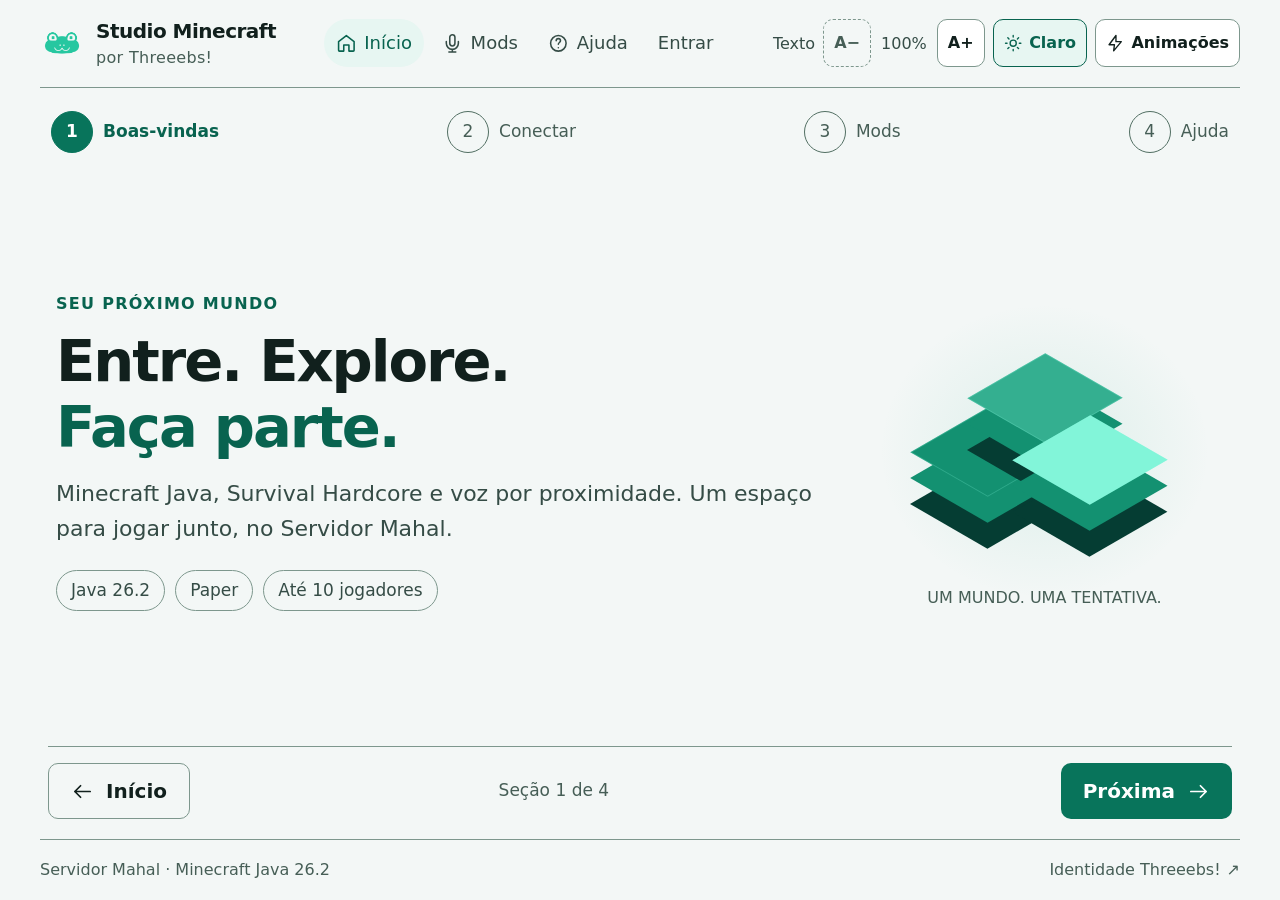
==== commit 85a5f844: "feat: adicionar acesso ao login no menu principal" ====
--- a/public/index.html
+++ b/public/index.html
@@ -20,6 +20,7 @@
       <a href="./" aria-current="page"><svg class="icon" viewBox="0 0 24 24" fill="none" stroke="currentColor" stroke-width="1.8" stroke-linecap="round" stroke-linejoin="round" aria-hidden="true"><path d="m3 10 9-7 9 7v10a1 1 0 0 1-1 1h-5v-7H9v7H4a1 1 0 0 1-1-1Z"/></svg><span>Início</span></a>
       <a href="./pages/mods/"><svg class="icon" viewBox="0 0 24 24" fill="none" stroke="currentColor" stroke-width="1.8" stroke-linecap="round" stroke-linejoin="round" aria-hidden="true"><rect x="9" y="2" width="6" height="13" rx="3"/><path d="M5 10v2a7 7 0 0 0 14 0v-2M12 19v3M8 22h8"/></svg><span>Mods</span></a>
       <a href="./pages/ajuda/"><svg class="icon" viewBox="0 0 24 24" fill="none" stroke="currentColor" stroke-width="1.8" stroke-linecap="round" stroke-linejoin="round" aria-hidden="true"><circle cx="12" cy="12" r="9"/><path d="M9.5 9a2.5 2.5 0 0 1 5 0c0 2-2.5 2-2.5 4M12 17h.01"/></svg><span>Ajuda</span></a>
+      <a href="./login.php"><span>Entrar</span></a>
     </nav>
     <div class="preferences" role="group" aria-label="Preferências de leitura" hidden data-preferences>
       <div class="text-size-controls" role="group" aria-label="Tamanho do texto"><span class="preference-label">Texto</span><button class="preference-button" type="button" data-text-smaller aria-label="Diminuir tamanho do texto">A−</button><output data-text-size aria-live="polite" aria-label="Tamanho atual do texto">100%</output><button class="preference-button" type="button" data-text-larger aria-label="Aumentar tamanho do texto">A+</button></div>
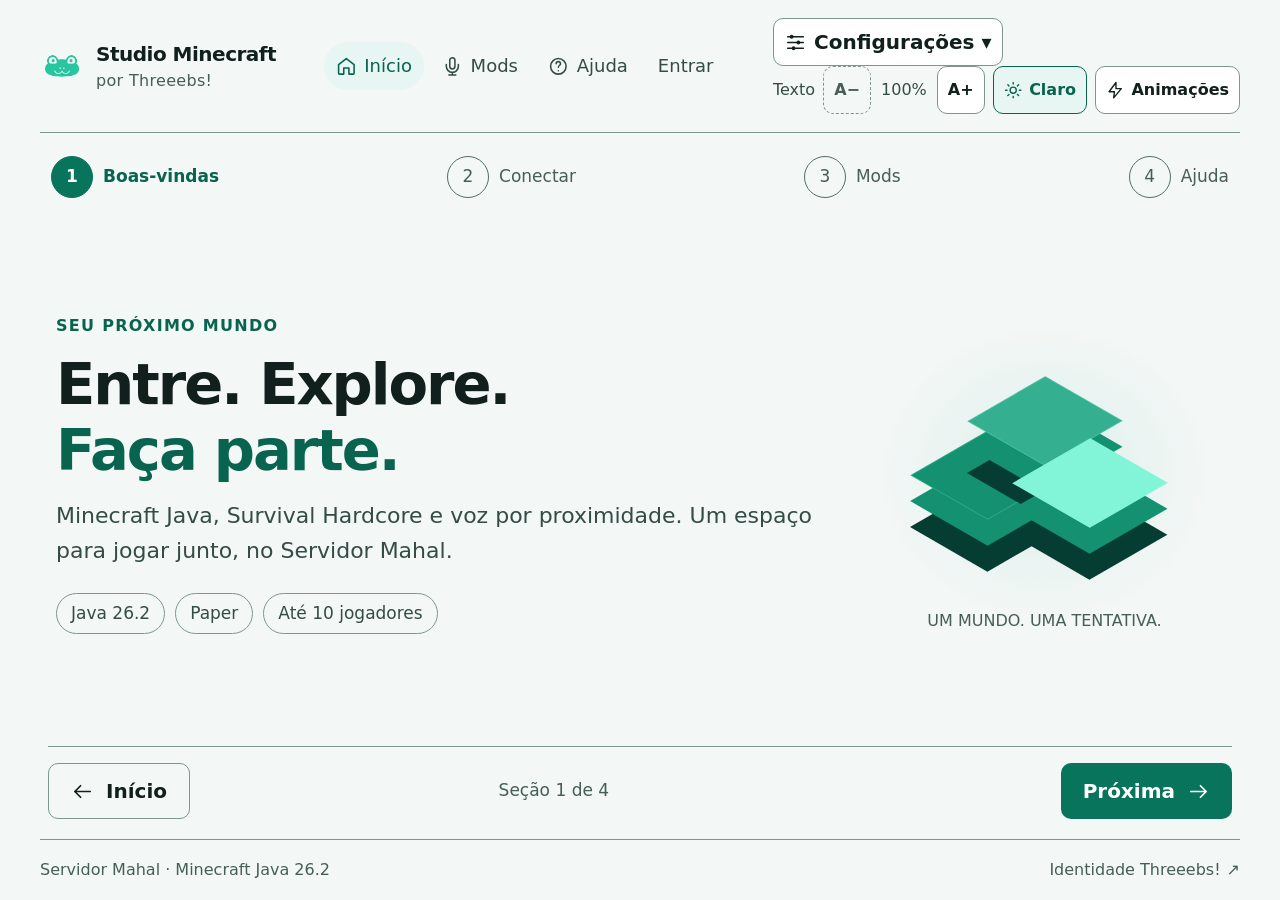
==== commit 5e551c0d: "feat: agrupar acessibilidade em menu configuracoes" ====
--- a/public/index.html
+++ b/public/index.html
@@ -8,9 +8,9 @@
   <title>Servidor Mahal | Studio Minecraft</title>
   <link rel="icon" href="./assets/img/threeebs-symbol.png" type="image/png">
   <link rel="stylesheet" href="./assets/css/threeebs-tokens.css?v=3">
-  <link rel="stylesheet" href="./assets/css/styles.css?v=3">
+  <link rel="stylesheet" href="./assets/css/styles.css?v=4">
   <script src="./assets/js/preferences.js?v=3"></script>
-  <script src="./assets/js/app.js?v=3" defer></script>
+  <script src="./assets/js/app.js?v=4" defer></script>
 </head>
 <body>
   <a class="skip-link" href="#conteudo">Ir para o conteúdo</a>
@@ -22,10 +22,16 @@
       <a href="./pages/ajuda/"><svg class="icon" viewBox="0 0 24 24" fill="none" stroke="currentColor" stroke-width="1.8" stroke-linecap="round" stroke-linejoin="round" aria-hidden="true"><circle cx="12" cy="12" r="9"/><path d="M9.5 9a2.5 2.5 0 0 1 5 0c0 2-2.5 2-2.5 4M12 17h.01"/></svg><span>Ajuda</span></a>
       <a href="./login.php"><span>Entrar</span></a>
     </nav>
-    <div class="preferences" role="group" aria-label="Preferências de leitura" hidden data-preferences>
+    <div class="settings-menu" data-settings-menu>
+      <button class="preference-button settings-trigger" type="button" data-settings-trigger aria-controls="painel-configuracoes" aria-expanded="false" aria-label="Abrir configurações">
+        <svg class="icon" viewBox="0 0 24 24" fill="none" stroke="currentColor" stroke-width="1.8" stroke-linecap="round" stroke-linejoin="round" aria-hidden="true"><path d="M4 6h16M4 12h16M4 18h16"/><circle cx="8" cy="6" r="2" fill="currentColor" stroke="none"/><circle cx="15" cy="12" r="2" fill="currentColor" stroke="none"/><circle cx="10" cy="18" r="2" fill="currentColor" stroke="none"/></svg>
+        <span>Configurações</span><span class="settings-chevron" aria-hidden="true">▾</span>
+      </button>
+    <div class="preferences settings-panel" id="painel-configuracoes" role="group" aria-label="Preferências de leitura" hidden data-preferences>
       <div class="text-size-controls" role="group" aria-label="Tamanho do texto"><span class="preference-label">Texto</span><button class="preference-button" type="button" data-text-smaller aria-label="Diminuir tamanho do texto">A−</button><output data-text-size aria-live="polite" aria-label="Tamanho atual do texto">100%</output><button class="preference-button" type="button" data-text-larger aria-label="Aumentar tamanho do texto">A+</button></div>
       <button class="preference-button" type="button" data-theme-toggle aria-label="Ativar modo claro" aria-pressed="false"><svg class="icon" viewBox="0 0 24 24" fill="none" stroke="currentColor" stroke-width="1.8" stroke-linecap="round" stroke-linejoin="round" aria-hidden="true"><circle cx="12" cy="12" r="4"/><path d="M12 2v2M12 20v2M2 12h2M20 12h2M5 5l1.5 1.5M17.5 17.5 19 19M5 19l1.5-1.5M17.5 6.5 19 5"/></svg><span data-theme-label>Escuro</span></button>
       <button class="preference-button" type="button" data-motion-toggle aria-pressed="false"><svg class="icon" viewBox="0 0 24 24" fill="none" stroke="currentColor" stroke-width="1.8" stroke-linecap="round" stroke-linejoin="round" aria-hidden="true"><path d="m13 2-9 12h7l-1 8 10-12h-7Z"/></svg><span data-motion-label>Animações</span></button>
+    </div>
     </div>
   </header>
   <main class="journey" id="conteudo" tabindex="-1" data-journey>
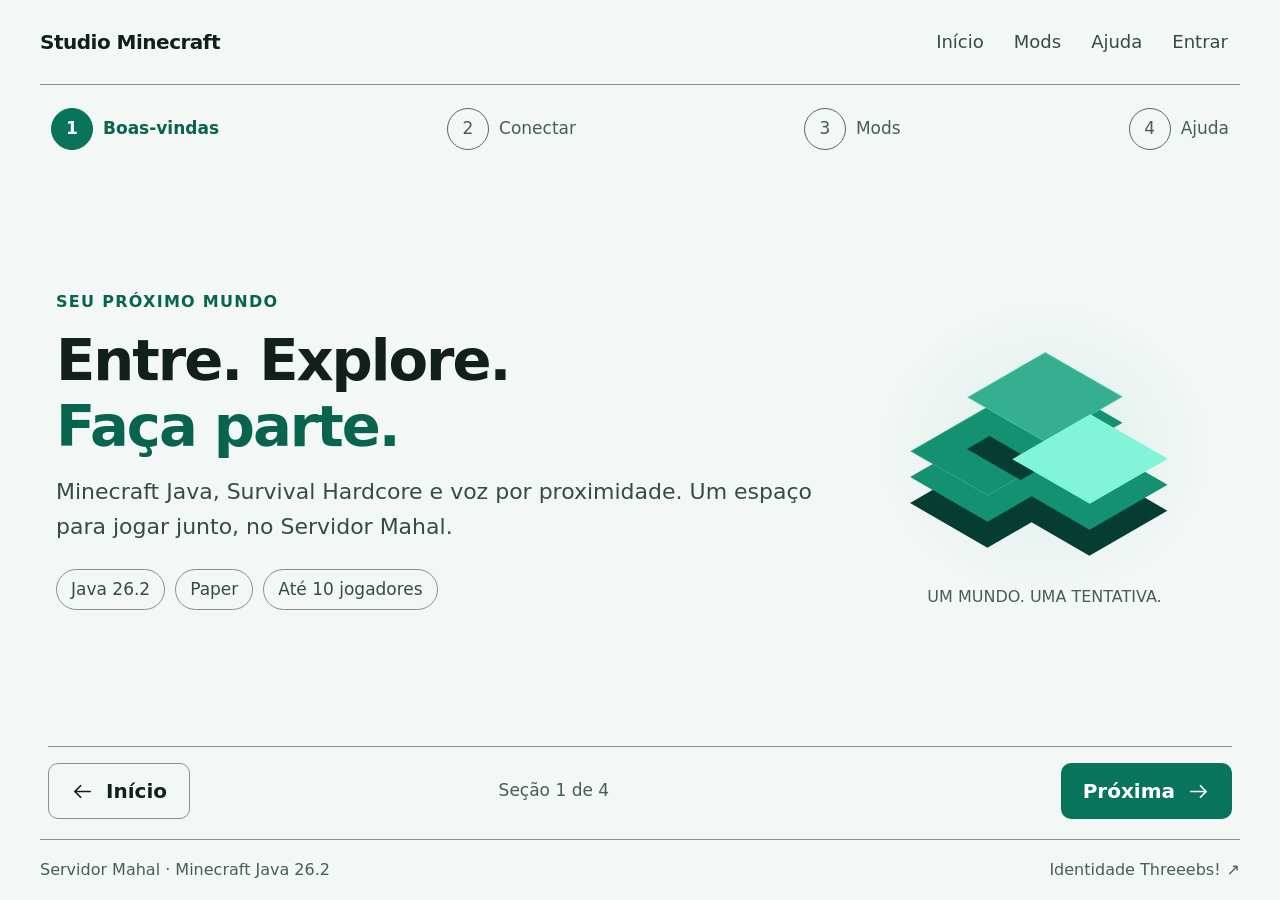
==== commit 9ca27e24: "feat: usar cabecalho compartilhado na pagina inicio" ====
--- a/public/index.html
+++ b/public/index.html
@@ -8,32 +8,14 @@
   <title>Servidor Mahal | Studio Minecraft</title>
   <link rel="icon" href="./assets/img/threeebs-symbol.png" type="image/png">
   <link rel="stylesheet" href="./assets/css/threeebs-tokens.css?v=3">
-  <link rel="stylesheet" href="./assets/css/styles.css?v=4">
+  <link rel="stylesheet" href="./assets/css/styles.css?v=5">
   <script src="./assets/js/preferences.js?v=3"></script>
-  <script src="./assets/js/app.js?v=4" defer></script>
+  <script src="./assets/js/site-header.js?v=5" defer></script>
+  <script src="./assets/js/app.js?v=5" defer></script>
 </head>
 <body>
   <a class="skip-link" href="#conteudo">Ir para o conteúdo</a>
-  <header class="site-header">
-    <a class="brand" href="./"><img src="./assets/img/threeebs-symbol.png" alt="" width="32" height="32"><span>Studio Minecraft<small>por Threeebs!</small></span></a>
-    <nav class="nav" aria-label="Navegação principal">
-      <a href="./" aria-current="page"><svg class="icon" viewBox="0 0 24 24" fill="none" stroke="currentColor" stroke-width="1.8" stroke-linecap="round" stroke-linejoin="round" aria-hidden="true"><path d="m3 10 9-7 9 7v10a1 1 0 0 1-1 1h-5v-7H9v7H4a1 1 0 0 1-1-1Z"/></svg><span>Início</span></a>
-      <a href="./pages/mods/"><svg class="icon" viewBox="0 0 24 24" fill="none" stroke="currentColor" stroke-width="1.8" stroke-linecap="round" stroke-linejoin="round" aria-hidden="true"><rect x="9" y="2" width="6" height="13" rx="3"/><path d="M5 10v2a7 7 0 0 0 14 0v-2M12 19v3M8 22h8"/></svg><span>Mods</span></a>
-      <a href="./pages/ajuda/"><svg class="icon" viewBox="0 0 24 24" fill="none" stroke="currentColor" stroke-width="1.8" stroke-linecap="round" stroke-linejoin="round" aria-hidden="true"><circle cx="12" cy="12" r="9"/><path d="M9.5 9a2.5 2.5 0 0 1 5 0c0 2-2.5 2-2.5 4M12 17h.01"/></svg><span>Ajuda</span></a>
-      <a href="./login.php"><span>Entrar</span></a>
-    </nav>
-    <div class="settings-menu" data-settings-menu>
-      <button class="preference-button settings-trigger" type="button" data-settings-trigger aria-controls="painel-configuracoes" aria-expanded="false" aria-label="Abrir configurações">
-        <svg class="icon" viewBox="0 0 24 24" fill="none" stroke="currentColor" stroke-width="1.8" stroke-linecap="round" stroke-linejoin="round" aria-hidden="true"><path d="M4 6h16M4 12h16M4 18h16"/><circle cx="8" cy="6" r="2" fill="currentColor" stroke="none"/><circle cx="15" cy="12" r="2" fill="currentColor" stroke="none"/><circle cx="10" cy="18" r="2" fill="currentColor" stroke="none"/></svg>
-        <span>Configurações</span><span class="settings-chevron" aria-hidden="true">▾</span>
-      </button>
-    <div class="preferences settings-panel" id="painel-configuracoes" role="group" aria-label="Preferências de leitura" hidden data-preferences>
-      <div class="text-size-controls" role="group" aria-label="Tamanho do texto"><span class="preference-label">Texto</span><button class="preference-button" type="button" data-text-smaller aria-label="Diminuir tamanho do texto">A−</button><output data-text-size aria-live="polite" aria-label="Tamanho atual do texto">100%</output><button class="preference-button" type="button" data-text-larger aria-label="Aumentar tamanho do texto">A+</button></div>
-      <button class="preference-button" type="button" data-theme-toggle aria-label="Ativar modo claro" aria-pressed="false"><svg class="icon" viewBox="0 0 24 24" fill="none" stroke="currentColor" stroke-width="1.8" stroke-linecap="round" stroke-linejoin="round" aria-hidden="true"><circle cx="12" cy="12" r="4"/><path d="M12 2v2M12 20v2M2 12h2M20 12h2M5 5l1.5 1.5M17.5 17.5 19 19M5 19l1.5-1.5M17.5 6.5 19 5"/></svg><span data-theme-label>Escuro</span></button>
-      <button class="preference-button" type="button" data-motion-toggle aria-pressed="false"><svg class="icon" viewBox="0 0 24 24" fill="none" stroke="currentColor" stroke-width="1.8" stroke-linecap="round" stroke-linejoin="round" aria-hidden="true"><path d="m13 2-9 12h7l-1 8 10-12h-7Z"/></svg><span data-motion-label>Animações</span></button>
-    </div>
-    </div>
-  </header>
+  <header class="site-header" data-site-header data-base="./" data-page="inicio"><a class="brand" href="./">Studio Minecraft</a><nav class="nav" aria-label="Navegação principal"><a href="./">Início</a><a href="./pages/mods/">Mods</a><a href="./pages/ajuda/">Ajuda</a><a href="./login.php">Entrar</a></nav></header>
   <main class="journey" id="conteudo" tabindex="-1" data-journey>
     <nav class="step-nav" aria-label="Seções desta página"><ol><li><a href="#inicio" data-step-link aria-label="Seção 1: Boas-vindas"><span class="step-number">1</span><span class="step-name">Boas-vindas</span></a></li><li><a href="#conectar" data-step-link aria-label="Seção 2: Conectar"><span class="step-number">2</span><span class="step-name">Conectar</span></a></li><li><a href="#mods" data-step-link aria-label="Seção 3: Mods"><span class="step-number">3</span><span class="step-name">Mods</span></a></li><li><a href="#ajuda" data-step-link aria-label="Seção 4: Ajuda"><span class="step-number">4</span><span class="step-name">Ajuda</span></a></li></ol></nav>
     <div class="panels" tabindex="0" role="region" aria-label="Conteúdo da seção"><section class="panel" id="inicio" aria-labelledby="inicio-title"><div class="panel-heading"><p class="eyebrow">Seu próximo mundo</p><h1 id="inicio-title" tabindex="-1">Entre. Explore.<br><span>Faça parte.</span></h1><p class="intro">Minecraft Java, Survival Hardcore e voz por proximidade. Um espaço para jogar junto, no Servidor Mahal.</p></div>
--- a/public/assets/css/styles.css
+++ b/public/assets/css/styles.css
@@ -237,3 +237,19 @@
 :root[data-motion="reduced"] *,:root[data-motion="reduced"] :before,:root[data-motion="reduced"] :after{animation:none!important;transition:none!important;scroll-behavior:auto!important}
 :root[data-motion="reduced"] a:active,:root[data-motion="reduced"] button:active{transform:none}
 @media(forced-colors:active){.button,.preference-button,.step-number,.checklist input{border:1px solid ButtonText}:focus-visible{outline-color:Highlight}}
+
+/* Configurações agrupadas: mantém os controles originais e o estado persistido. */
+.settings-menu{position:relative;margin-left:auto;flex:none;z-index:30}
+.settings-trigger{gap:9px;white-space:nowrap}
+.settings-trigger[aria-expanded="true"]{border-color:var(--accent-text);color:var(--accent-text);background:var(--3eb-bg-subtle)}
+.settings-chevron{font-size:.85em;transition:transform 160ms}
+.settings-menu.is-open .settings-chevron{transform:rotate(180deg)}
+.settings-panel{position:absolute;right:0;top:calc(100% + 10px);width:min(360px,calc(100vw - 32px));padding:16px;display:flex;flex-direction:column;align-items:stretch;gap:12px;background:var(--3eb-bg-surface);color:var(--3eb-text-primary);border:1px solid var(--3eb-border-strong);border-radius:var(--3eb-radius-sm);box-shadow:var(--3eb-shadow-sm);z-index:40}
+.settings-panel .text-size-controls{justify-content:space-between;flex-wrap:nowrap}
+.settings-panel .preference-label{position:static;width:auto;height:auto;clip-path:none;white-space:normal;overflow:visible;margin-right:auto;font-size:.8rem}
+.settings-panel .preference-button{min-height:44px;min-width:44px}
+.settings-panel>[data-theme-toggle],.settings-panel>[data-motion-toggle]{justify-content:flex-start;width:100%;min-height:48px;padding:10px 14px}
+.settings-panel [data-theme-label],.settings-panel [data-motion-label]{position:static;width:auto;height:auto;clip-path:none;white-space:normal;overflow:visible}
+@media(max-width:1200px){.settings-menu{grid-column:2;grid-row:1;margin-left:0}.settings-panel{grid-column:auto}}
+@media(max-width:600px){.settings-menu{width:100%;margin-left:0}.settings-trigger{width:100%;justify-content:center}.settings-panel{right:0;left:auto;width:100%}.settings-panel .text-size-controls{justify-content:space-between}.settings-panel .preference-label{margin-right:6px}}
+@media(prefers-reduced-motion:reduce){.settings-chevron{transition:none}}
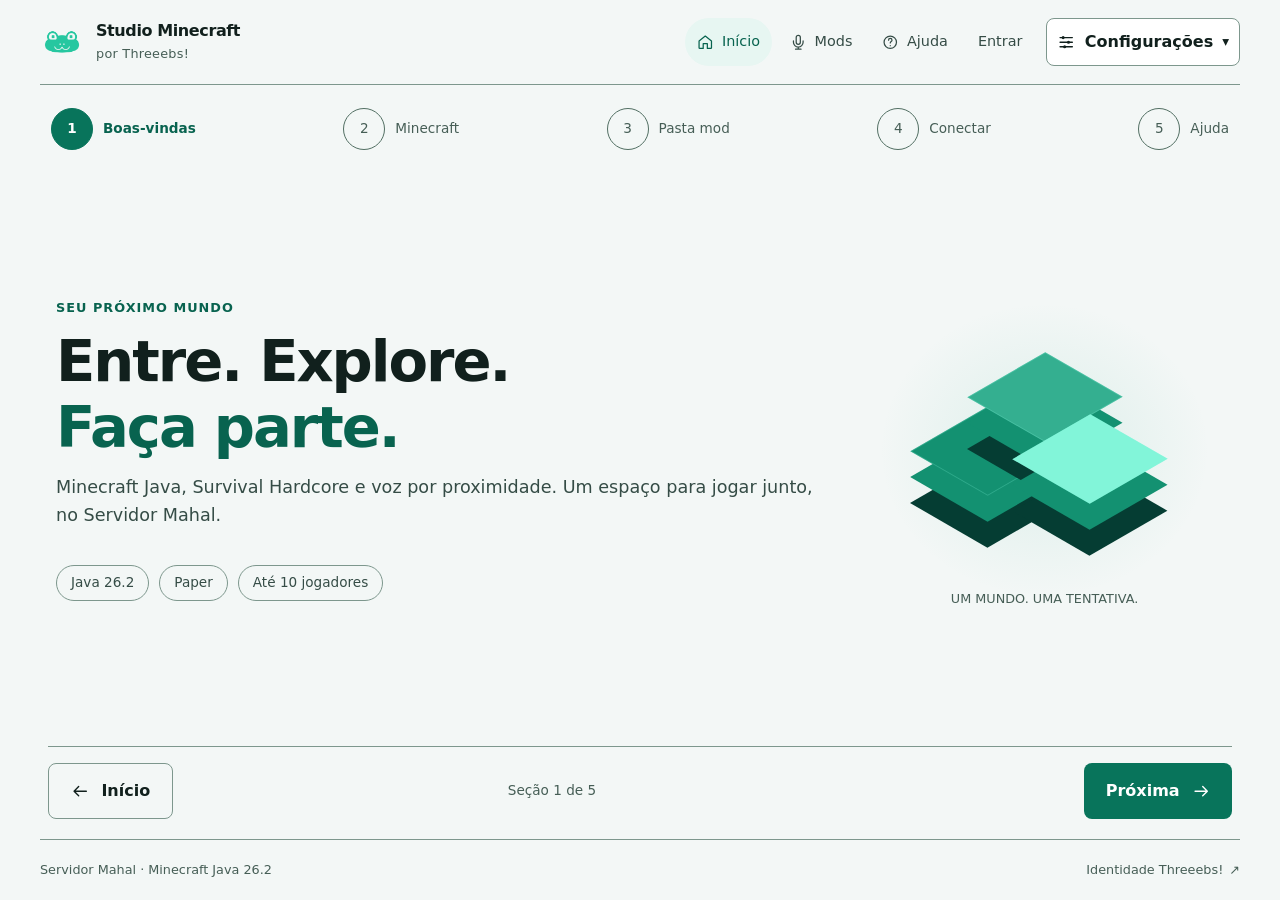
==== commit 522e5a5e: "feat: cinco etapas de entrada no StudioCraft" ====
--- a/public/index.html
+++ b/public/index.html
@@ -8,7 +8,7 @@
   <title>Servidor Mahal | Studio Minecraft</title>
   <link rel="icon" href="./assets/img/threeebs-symbol.png" type="image/png">
   <link rel="stylesheet" href="./assets/css/threeebs-tokens.css?v=3">
-  <link rel="stylesheet" href="./assets/css/styles.css?v=5">
+  <link rel="stylesheet" href="./assets/css/styles.css?v=6">
   <script src="./assets/js/preferences.js?v=3"></script>
   <script src="./assets/js/site-header.js?v=5" defer></script>
   <script src="./assets/js/app.js?v=5" defer></script>
@@ -17,23 +17,20 @@
   <a class="skip-link" href="#conteudo">Ir para o conteúdo</a>
   <header class="site-header" data-site-header data-base="./" data-page="inicio"><a class="brand" href="./">Studio Minecraft</a><nav class="nav" aria-label="Navegação principal"><a href="./">Início</a><a href="./pages/mods/">Mods</a><a href="./pages/ajuda/">Ajuda</a><a href="./login.php">Entrar</a></nav></header>
   <main class="journey" id="conteudo" tabindex="-1" data-journey>
-    <nav class="step-nav" aria-label="Seções desta página"><ol><li><a href="#inicio" data-step-link aria-label="Seção 1: Boas-vindas"><span class="step-number">1</span><span class="step-name">Boas-vindas</span></a></li><li><a href="#conectar" data-step-link aria-label="Seção 2: Conectar"><span class="step-number">2</span><span class="step-name">Conectar</span></a></li><li><a href="#mods" data-step-link aria-label="Seção 3: Mods"><span class="step-number">3</span><span class="step-name">Mods</span></a></li><li><a href="#ajuda" data-step-link aria-label="Seção 4: Ajuda"><span class="step-number">4</span><span class="step-name">Ajuda</span></a></li></ol></nav>
+    <nav class="step-nav" aria-label="Seções desta página"><ol><li><a href="#inicio" data-step-link aria-label="Seção 1: Boas-vindas"><span class="step-number">1</span><span class="step-name">Boas-vindas</span></a></li><li><a href="#minecraft" data-step-link aria-label="Seção 2: Já tem Minecraft?"><span class="step-number">2</span><span class="step-name">Minecraft</span></a></li><li><a href="#mods" data-step-link aria-label="Seção 3: Pasta mod"><span class="step-number">3</span><span class="step-name">Pasta mod</span></a></li><li><a href="#conectar" data-step-link aria-label="Seção 4: Conectar"><span class="step-number">4</span><span class="step-name">Conectar</span></a></li><li><a href="#ajuda" data-step-link aria-label="Seção 5: Ajuda"><span class="step-number">5</span><span class="step-name">Ajuda</span></a></li></ol></nav>
     <div class="panels" tabindex="0" role="region" aria-label="Conteúdo da seção"><section class="panel" id="inicio" aria-labelledby="inicio-title"><div class="panel-heading"><p class="eyebrow">Seu próximo mundo</p><h1 id="inicio-title" tabindex="-1">Entre. Explore.<br><span>Faça parte.</span></h1><p class="intro">Minecraft Java, Survival Hardcore e voz por proximidade. Um espaço para jogar junto, no Servidor Mahal.</p></div>
 <div class="world-preview" aria-hidden="true"><div class="voxel voxel-one"></div><div class="voxel voxel-two"></div><div class="voxel voxel-three"></div><span class="world-caption">UM MUNDO. UMA TENTATIVA.</span></div>
 <div class="tags"><span>Java 26.2</span><span>Paper</span><span>Até 10 jogadores</span></div></section>
-<section class="panel" id="conectar" aria-labelledby="conectar-title"><div class="panel-heading"><p class="eyebrow">Conexão</p><h1 id="conectar-title" tabindex="-1">Seu mundo começa<br><span>por aqui.</span></h1><p class="intro">Abra o Minecraft Java 26.2. Em Multiplayer, escolha “Adicionar servidor” ou “Conexão direta”.</p></div>
+<section class="panel" id="minecraft" aria-labelledby="minecraft-title"><div class="panel-heading"><p class="eyebrow">Etapa 02 · Preparação</p><h1 id="minecraft-title" tabindex="-1">Já tem o<br><span>Minecraft?</span></h1><p class="intro">Para entrar no Servidor Mahal, você precisa do Minecraft Java para computador.</p></div><div class="onboarding-choices"><a class="button primary" href="#mods">Já tenho · Próxima →</a><a class="button secondary" href="./pages/ajuda/baixar-minecraft/">Baixar Minecraft ↗</a></div></section><section class="panel" id="mods" aria-labelledby="mods-title"><div class="panel-heading"><p class="eyebrow">Etapa 03 · Preparação</p><h1 id="mods-title" tabindex="-1">Pasta de<br><span>mods.</span></h1><p class="intro">Acesse os mods para Minecraft Java 26.2. Confira versões e instruções antes de instalar.</p></div><article class="feature-card"><div class="feature-symbol" aria-hidden="true">📁</div><div><span class="field-label">REPOSITÓRIO STUDIOCRAFT</span><h2>Arquivos de mods</h2><p>Fabric API, StudioCraft Hub, Simple Voice Chat e outros disponíveis na pasta.</p></div><a class="button primary" href="https://github.com/SrMahal/mods-minecraft/tree/main/mods" target="_blank" rel="noopener noreferrer">Abrir pasta ↗</a></article><p class="quiet-note">Confira como instalar na <a href="./pages/mods/">página Mods</a>.</p></section><section class="panel" id="conectar" aria-labelledby="conectar-title"><div class="panel-heading"><p class="eyebrow">Conexão</p><h1 id="conectar-title" tabindex="-1">Seu mundo começa<br><span>por aqui.</span></h1><p class="intro">Abra o Minecraft Java 26.2. Em Multiplayer, escolha “Adicionar servidor” ou “Conexão direta”.</p></div>
 <div class="address-card"><span class="field-label">ENDEREÇO DO SERVIDOR</span><div class="copy-row"><code>minecraft-server.mahal.pro</code><button class="button primary" type="button" data-copy="minecraft-server.mahal.pro"><svg class="icon" viewBox="0 0 24 24" fill="none" stroke="currentColor" stroke-width="1.8" stroke-linecap="round" stroke-linejoin="round" aria-hidden="true"><rect x="8" y="8" width="13" height="13" rx="2"/><path d="M16 8V3H3v13h5"/></svg><span>Copiar endereço</span></button></div></div>
 <div class="note"><span class="note-icon"><svg viewBox="0 0 24 24" fill="none" stroke="currentColor" stroke-width="1.6" aria-hidden="true"><rect x="3" y="4" width="18" height="13" rx="2"/><path d="M8 21h8M12 17v4"/></svg></span><div><strong>Na mesma rede do servidor?</strong><p>Use <code>192.168.15.5:25565</code> <button class="text-button" type="button" data-copy="192.168.15.5:25565"><svg class="icon" viewBox="0 0 24 24" fill="none" stroke="currentColor" stroke-width="1.8" stroke-linecap="round" stroke-linejoin="round" aria-hidden="true"><rect x="8" y="8" width="13" height="13" rx="2"/><path d="M16 8V3H3v13h5"/></svg><span>Copiar IP local</span></button></p></div></div></section>
-<section class="panel" id="mods" aria-labelledby="mods-title"><div class="panel-heading"><p class="eyebrow">Voz por proximidade</p><h1 id="mods-title" tabindex="-1">Mais perto.<br><span>Mais conversa.</span></h1><p class="intro">Com o Simple Voice Chat, você ouve quem está por perto. Instale o mod no cliente para conversar durante o jogo.</p></div>
-<article class="feature-card"><div class="feature-symbol" aria-hidden="true"><svg class="icon" viewBox="0 0 24 24" fill="none" stroke="currentColor" stroke-width="1.8" stroke-linecap="round" stroke-linejoin="round" aria-hidden="true"><rect x="9" y="2" width="6" height="13" rx="3"/><path d="M5 10v2a7 7 0 0 0 14 0v-2M12 19v3M8 22h8"/></svg></div><div><span class="field-label">FABRIC · JAVA 26.2</span><h2>Simple Voice Chat</h2><p>O mod de voz é opcional para entrar no servidor.</p></div><a class="button secondary" href="./pages/mods/">Ver instalação <span aria-hidden="true">↗</span></a></article>
-<p class="quiet-note">UltimateTimber já funciona no servidor. Você não precisa instalá-lo.</p></section>
 <section class="panel" id="ajuda" aria-labelledby="ajuda-title"><div class="panel-heading"><p class="eyebrow">Ajuda para jogar</p><h1 id="ajuda-title" tabindex="-1">Jogo e ChatGPT.<br><span>Lado a lado.</span></h1><p class="intro">Aprenda a alternar as janelas sem abrir o Game Menu. Um passo de cada vez.</p></div>
 <a class="guide-card" href="./pages/ajuda/"><div class="shortcut small"><kbd>F3</kbd><span>+</span><kbd>P</kbd></div><div><h2>Alt + Tab no Minecraft</h2><p>Configuração, teste e solução de problemas.</p></div><span class="guide-arrow" aria-hidden="true">↗</span></a>
 <div class="faq compact"><details><summary>Não consegui entrar no servidor</summary><p>Confira a versão Java 26.2 e tente a conexão direta. Na rede local, use <code>192.168.15.5:25565</code>.</p></details><details><summary>A voz não conecta</summary><p>Inicie o perfil Fabric 26.2 com o Simple Voice Chat instalado. Pressione <kbd>V</kbd> para conferir o microfone e a conexão.</p></details></div></section></div>
     <nav class="journey-controls" aria-label="Navegação entre seções">
       <a class="button secondary" href="./" data-previous><svg class="icon" viewBox="0 0 24 24" fill="none" stroke="currentColor" stroke-width="1.8" stroke-linecap="round" stroke-linejoin="round" aria-hidden="true"><path d="M20 12H4m6-6-6 6 6 6"/></svg><span>Início</span></a>
       <p class="step-counter" data-step-counter>Uma seção por vez</p>
-      <a class="button primary" href="#conectar" data-next data-end-href="./pages/ajuda/" data-end-label="Abrir ajuda"><span>Próxima</span><svg class="icon" viewBox="0 0 24 24" fill="none" stroke="currentColor" stroke-width="1.8" stroke-linecap="round" stroke-linejoin="round" aria-hidden="true"><path d="M4 12h16m-6-6 6 6-6 6"/></svg></a>
+      <a class="button primary" href="#minecraft" data-next data-end-href="./pages/ajuda/" data-end-label="Abrir ajuda"><span>Próxima</span><svg class="icon" viewBox="0 0 24 24" fill="none" stroke="currentColor" stroke-width="1.8" stroke-linecap="round" stroke-linejoin="round" aria-hidden="true"><path d="M4 12h16m-6-6 6 6-6 6"/></svg></a>
     </nav>
     <p class="sr-only" role="status" aria-live="polite" data-step-status></p>
     <noscript><p class="quiet-note">Use os números no topo para ir até cada seção.</p></noscript>
--- a/public/assets/css/styles.css
+++ b/public/assets/css/styles.css
@@ -1,6 +1,6 @@
 /* Studio Minecraft — local Threeebs palette with high-contrast reading colors. */
 *,:before,:after{box-sizing:border-box}
-:root{--reading-base:clamp(20px,1.25vw,24px);--reading-scale:1;--accent-text:#82f5d9;--3eb-text-muted:#a9bdb7;--3eb-border-subtle:#536960;--3eb-border-strong:#79978c}
+:root{--reading-base:clamp(16px,1vw,19px);--reading-scale:1;--accent-text:#82f5d9;--3eb-text-muted:#a9bdb7;--3eb-border-subtle:#536960;--3eb-border-strong:#79978c}
 :root[data-theme="light"]{--accent-text:#08634f;--3eb-text-muted:#465e56;--3eb-action-primary:#08745b;--3eb-action-primary-hover:#055b47;--3eb-border-subtle:#7d978d;--3eb-border-strong:#526f63}
 :root[data-text-size="125"]{--reading-scale:1.25}
 :root[data-text-size="150"]{--reading-scale:1.5}
@@ -253,3 +253,24 @@
 @media(max-width:1200px){.settings-menu{grid-column:2;grid-row:1;margin-left:0}.settings-panel{grid-column:auto}}
 @media(max-width:600px){.settings-menu{width:100%;margin-left:0}.settings-trigger{width:100%;justify-content:center}.settings-panel{right:0;left:auto;width:100%}.settings-panel .text-size-controls{justify-content:space-between}.settings-panel .preference-label{margin-right:6px}}
 @media(prefers-reduced-motion:reduce){.settings-chevron{transition:none}}
+
+/* Cabeçalho compartilhado: navegação e configurações à direita. */
+.site-header{justify-content:flex-start;column-gap:12px}
+.site-header .brand{margin-right:auto}
+.site-header .nav{margin-left:auto}
+.site-header .settings-menu{margin-left:0}
+@media(max-width:1200px){
+  .site-header{display:flex;align-items:center;flex-wrap:wrap}
+  .site-header .nav{margin-left:auto}
+  .site-header .settings-menu{grid-column:auto;grid-row:auto;margin-left:0}
+}
+@media(max-width:600px){
+  .site-header{display:flex;flex-wrap:wrap;align-items:center}
+  .site-header .brand{width:100%;margin-right:0}
+  .site-header .nav{width:auto;flex:1;min-width:0;margin-left:0;justify-content:flex-end;gap:2px}
+  .site-header .nav a{flex:0 1 auto;padding:8px 6px;font-size:.8rem}
+  .site-header .settings-menu{width:auto;flex:none}
+  .site-header .settings-trigger{width:auto;padding:8px;min-width:48px}
+  .site-header .settings-trigger>span:not(.settings-chevron){position:absolute;width:1px;height:1px;overflow:hidden;clip-path:inset(50%)}
+  .site-header .settings-panel{width:min(320px,calc(100vw - 32px))}
+}
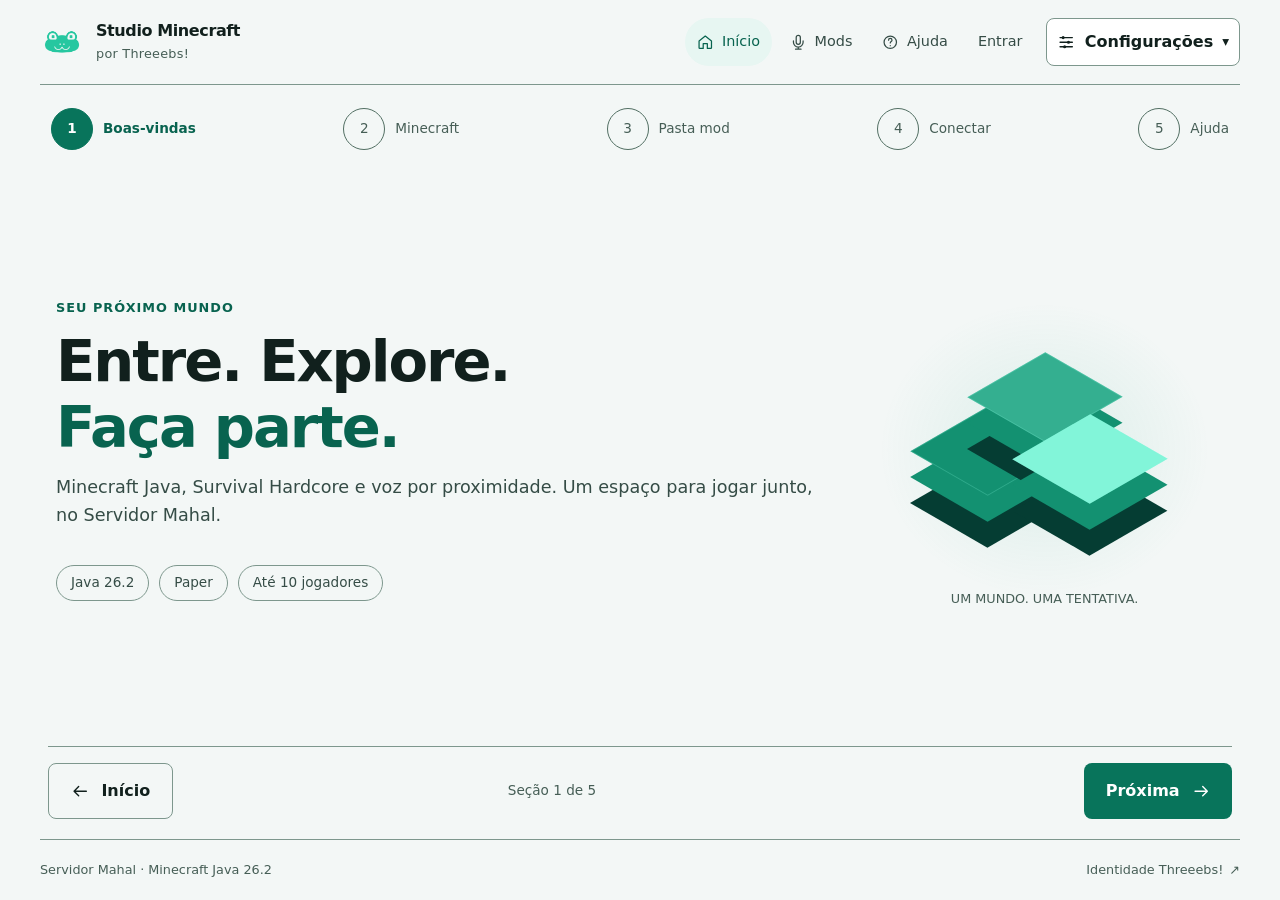
==== commit 9849c946: "feat: adicionar acesso ao repositório e download zip dos mods" ====
--- a/public/index.html
+++ b/public/index.html
@@ -21,7 +21,7 @@
     <div class="panels" tabindex="0" role="region" aria-label="Conteúdo da seção"><section class="panel" id="inicio" aria-labelledby="inicio-title"><div class="panel-heading"><p class="eyebrow">Seu próximo mundo</p><h1 id="inicio-title" tabindex="-1">Entre. Explore.<br><span>Faça parte.</span></h1><p class="intro">Minecraft Java, Survival Hardcore e voz por proximidade. Um espaço para jogar junto, no Servidor Mahal.</p></div>
 <div class="world-preview" aria-hidden="true"><div class="voxel voxel-one"></div><div class="voxel voxel-two"></div><div class="voxel voxel-three"></div><span class="world-caption">UM MUNDO. UMA TENTATIVA.</span></div>
 <div class="tags"><span>Java 26.2</span><span>Paper</span><span>Até 10 jogadores</span></div></section>
-<section class="panel" id="minecraft" aria-labelledby="minecraft-title"><div class="panel-heading"><p class="eyebrow">Etapa 02 · Preparação</p><h1 id="minecraft-title" tabindex="-1">Já tem o<br><span>Minecraft?</span></h1><p class="intro">Para entrar no Servidor Mahal, você precisa do Minecraft Java para computador.</p></div><div class="onboarding-choices"><a class="button primary" href="#mods">Já tenho · Próxima →</a><a class="button secondary" href="./pages/ajuda/baixar-minecraft/">Baixar Minecraft ↗</a></div></section><section class="panel" id="mods" aria-labelledby="mods-title"><div class="panel-heading"><p class="eyebrow">Etapa 03 · Preparação</p><h1 id="mods-title" tabindex="-1">Pasta de<br><span>mods.</span></h1><p class="intro">Acesse os mods para Minecraft Java 26.2. Confira versões e instruções antes de instalar.</p></div><article class="feature-card"><div class="feature-symbol" aria-hidden="true">📁</div><div><span class="field-label">REPOSITÓRIO STUDIOCRAFT</span><h2>Arquivos de mods</h2><p>Fabric API, StudioCraft Hub, Simple Voice Chat e outros disponíveis na pasta.</p></div><a class="button primary" href="https://github.com/SrMahal/mods-minecraft/tree/main/mods" target="_blank" rel="noopener noreferrer">Abrir pasta ↗</a></article><p class="quiet-note">Confira como instalar na <a href="./pages/mods/">página Mods</a>.</p></section><section class="panel" id="conectar" aria-labelledby="conectar-title"><div class="panel-heading"><p class="eyebrow">Conexão</p><h1 id="conectar-title" tabindex="-1">Seu mundo começa<br><span>por aqui.</span></h1><p class="intro">Abra o Minecraft Java 26.2. Em Multiplayer, escolha “Adicionar servidor” ou “Conexão direta”.</p></div>
+<section class="panel" id="minecraft" aria-labelledby="minecraft-title"><div class="panel-heading"><p class="eyebrow">Etapa 02 · Preparação</p><h1 id="minecraft-title" tabindex="-1">Já tem o<br><span>Minecraft?</span></h1><p class="intro">Para entrar no Servidor Mahal, você precisa do Minecraft Java para computador.</p></div><div class="onboarding-choices"><a class="button primary" href="#mods">Já tenho · Próxima →</a><a class="button secondary" href="./pages/ajuda/baixar-minecraft/">Baixar Minecraft ↗</a></div></section><section class="panel" id="mods" aria-labelledby="mods-title"><div class="panel-heading"><p class="eyebrow">Etapa 03 · Preparação</p><h1 id="mods-title" tabindex="-1">Pasta de<br><span>mods.</span></h1><p class="intro">Acesse os mods para Minecraft Java 26.2. Confira versões e instruções antes de instalar.</p></div><article class="feature-card"><div class="feature-symbol" aria-hidden="true">📁</div><div><span class="field-label">REPOSITÓRIO STUDIOCRAFT</span><h2>Arquivos de mods</h2><p>Fabric API, StudioCraft Hub, Simple Voice Chat e outros disponíveis na pasta.</p></div><div class="onboarding-choices"><a class="button secondary" href="https://github.com/SrMahal/mods-minecraft/tree/main/mods" target="_blank" rel="noopener noreferrer">Acessar o repositório ↗</a><a class="button primary" href="https://github.com/SrMahal/mods-minecraft/archive/refs/heads/main.zip">Baixar mods ↓</a></div></article><p class="quiet-note">O ZIP contém o repositório completo: depois de extrair, abra a subpasta <code>mods</code> para localizar os arquivos .jar. Confira como instalar na <a href="./pages/mods/">página Mods</a>.</p></section><section class="panel" id="conectar" aria-labelledby="conectar-title"><div class="panel-heading"><p class="eyebrow">Conexão</p><h1 id="conectar-title" tabindex="-1">Seu mundo começa<br><span>por aqui.</span></h1><p class="intro">Abra o Minecraft Java 26.2. Em Multiplayer, escolha “Adicionar servidor” ou “Conexão direta”.</p></div>
 <div class="address-card"><span class="field-label">ENDEREÇO DO SERVIDOR</span><div class="copy-row"><code>minecraft-server.mahal.pro</code><button class="button primary" type="button" data-copy="minecraft-server.mahal.pro"><svg class="icon" viewBox="0 0 24 24" fill="none" stroke="currentColor" stroke-width="1.8" stroke-linecap="round" stroke-linejoin="round" aria-hidden="true"><rect x="8" y="8" width="13" height="13" rx="2"/><path d="M16 8V3H3v13h5"/></svg><span>Copiar endereço</span></button></div></div>
 <div class="note"><span class="note-icon"><svg viewBox="0 0 24 24" fill="none" stroke="currentColor" stroke-width="1.6" aria-hidden="true"><rect x="3" y="4" width="18" height="13" rx="2"/><path d="M8 21h8M12 17v4"/></svg></span><div><strong>Na mesma rede do servidor?</strong><p>Use <code>192.168.15.5:25565</code> <button class="text-button" type="button" data-copy="192.168.15.5:25565"><svg class="icon" viewBox="0 0 24 24" fill="none" stroke="currentColor" stroke-width="1.8" stroke-linecap="round" stroke-linejoin="round" aria-hidden="true"><rect x="8" y="8" width="13" height="13" rx="2"/><path d="M16 8V3H3v13h5"/></svg><span>Copiar IP local</span></button></p></div></div></section>
 <section class="panel" id="ajuda" aria-labelledby="ajuda-title"><div class="panel-heading"><p class="eyebrow">Ajuda para jogar</p><h1 id="ajuda-title" tabindex="-1">Jogo e ChatGPT.<br><span>Lado a lado.</span></h1><p class="intro">Aprenda a alternar as janelas sem abrir o Game Menu. Um passo de cada vez.</p></div>
--- a/public/assets/css/styles.css
+++ b/public/assets/css/styles.css
@@ -274,3 +274,8 @@
   .site-header .settings-trigger>span:not(.settings-chevron){position:absolute;width:1px;height:1px;overflow:hidden;clip-path:inset(50%)}
   .site-header .settings-panel{width:min(320px,calc(100vw - 32px))}
 }
+
+/* Fluxo guiado em cinco passos, com escolhas amplas e acessíveis. */
+.onboarding-choices{display:flex;flex-wrap:wrap;gap:14px;align-items:center}
+.onboarding-choices .button{flex:0 1 auto}
+@media(max-width:640px){.onboarding-choices{flex-direction:column;align-items:stretch}.onboarding-choices .button{width:100%}.step-nav ol{gap:5px}.step-nav a{gap:5px}.step-number{width:34px;height:34px}.step-name{font-size:.75em}}
